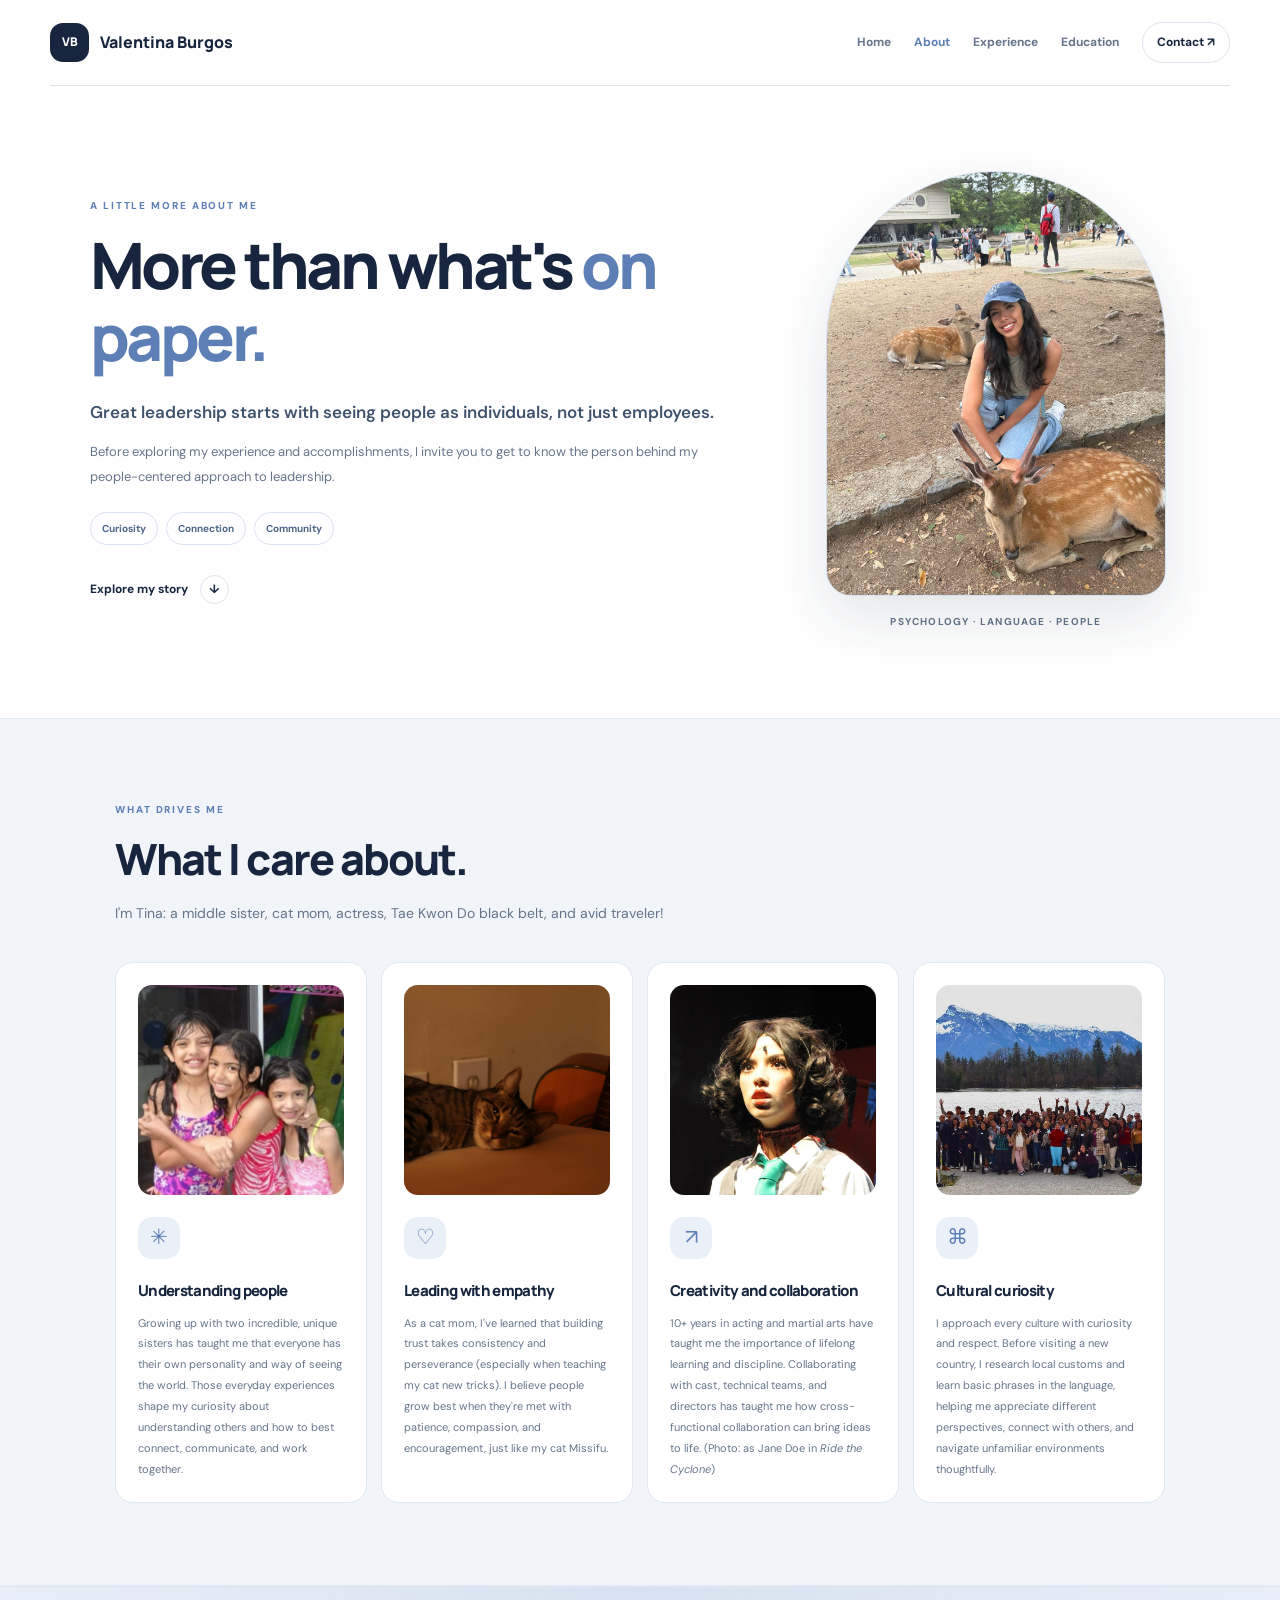
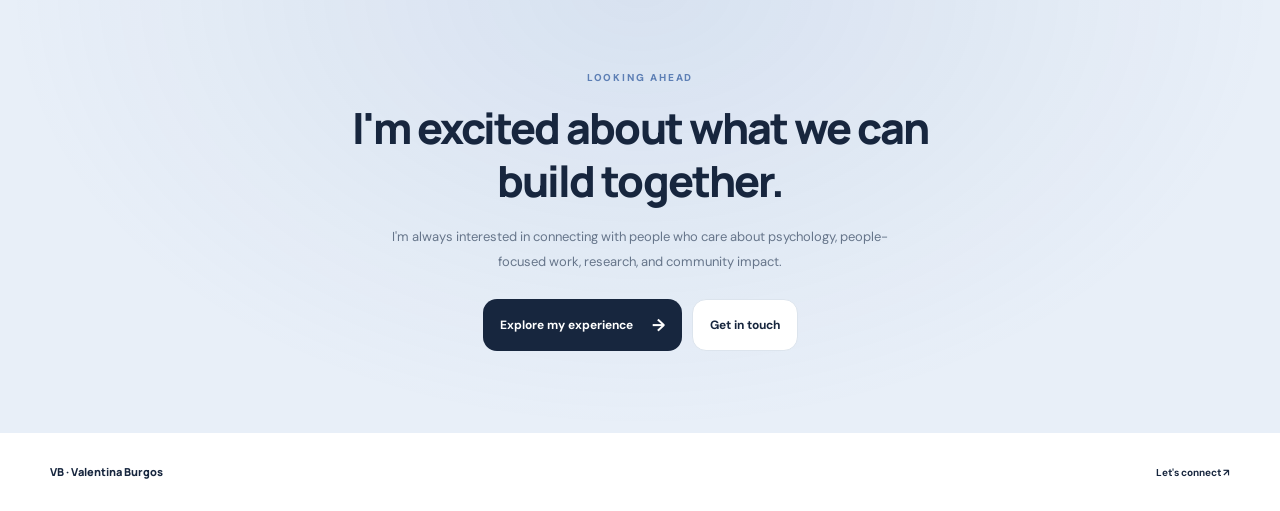
==== about.html @ b85edcfa "Remove number prefix from 'WHAT DRIVES ME' section" ====
<!DOCTYPE html>
<html lang="en">
<head>
  <meta charset="UTF-8">
  <meta name="viewport" content="width=device-width, initial-scale=1.0">
  <meta name="description" content="Get to know Valentina Burgos, her story, interests, values, and aspirations.">
  <title>About Me | Valentina Burgos</title>

  <link rel="preconnect" href="https://fonts.googleapis.com">
  <link rel="preconnect" href="https://fonts.gstatic.com" crossorigin>
  <link href="https://fonts.googleapis.com/css2?family=DM+Sans:wght@400;500;600;700&family=Manrope:wght@400;500;600;700;800&display=swap" rel="stylesheet">

  <link rel="stylesheet" href="styles.css">
  <link rel="stylesheet" href="experience.css">
  <link rel="stylesheet" href="about.css">
</head>

<body class="experience-page about-page">

<header class="exp-header">
  <a class="exp-brand" href="index.html">
    <span class="exp-brand-mark">VB</span>
    <span>Valentina Burgos</span>
  </a>

  <nav class="exp-nav" aria-label="Main navigation">
    <a href="index.html">Home</a>
    <a class="active" href="about.html">About</a>
    <a href="experience.html">Experience</a>
    <a href="education.html">Education</a>
    <a class="exp-contact-link" href="contact.html">Contact ↗</a>
  </nav>
</header>

<main>

  <!-- INTRO -->
  <section class="about-hero">
    <div class="about-hero-copy">
      <p class="exp-eyebrow">A LITTLE MORE ABOUT ME</p>
      <h1>More than what's <span>on paper.</span></h1>
      <p class="about-hero-intro">
          Great leadership starts with seeing people as individuals, not just
  employees. 
      </p>
      <p class="about-hero-body">
        Before exploring my experience and accomplishments, I invite you
  to get to know the person behind my people-centered approach to leadership.
      </p>

      <div class="about-hero-tags">
        <span>Curiosity</span>
        <span>Connection</span>
        <span>Community</span>
      </div>

        <a class="exp-scroll-link" href="#professional">
      Explore my story <span>↓</span>
    </a>
  </div>

    <div class="about-portrait-column">
      <div class="about-portrait-frame">
        <img
          src="assets/images/about2.jpeg"
          alt="Valentina Burgos"
          class="about-portrait"
        >
        <div class="about-portrait-placeholder">
          <span>VB</span>
          <p>about.jpeg</p>
        </div>
      </div>
      <p class="about-portrait-caption">
        Psychology · Language · People
      </p>
    </div>
  </section>
  
  <!-- VALUES -->
  <section class="about-values-section">
    <div class="about-section-inner">
      <div class="about-section-title">
        <p class="exp-eyebrow">WHAT DRIVES ME</p>
        <h2>What I care about.</h2>
        <p class="about-section-description">
         I'm Tina: a middle sister, cat mom, actress, Tae Kwon Do black belt, 
          and avid traveler! 
        </p>
      </div>

    <div class="about-values-grid">

  <article class="about-value-card">
    <img
      class="about-value-image"
      src="assets/images/ABOUT1.jpeg"
      alt="A photo representing family, connection, and understanding people"
    />
    <div class="about-value-icon">✳</div>
    <h3>Understanding people</h3>
    <p>
      Growing up with two incredible, unique sisters has taught me that everyone has
      their own personality and way of seeing the world.
      Those everyday experiences shape my curiosity about understanding others and how to best connect, communicate, and work together.
    </p>
  </article>

  <article class="about-value-card">
    <img
      class="about-value-image"
      src="assets/images/AboutMissi.jpeg"
      alt="A photo of my cat representing care, patience, and compassion"
    />
    <div class="about-value-icon">♡</div>
    <h3>Leading with empathy</h3>
    <p>
   As a cat mom, I've learned that building trust takes 
      consistency and perseverance (especially when teaching my cat new tricks). 
      I believe people grow best when they're met with patience, compassion, and 
      encouragement, just like my cat Missifu.
    </p>
  </article>

  <article class="about-value-card">
    <img
      class="about-value-image"
      src="assets/images/AboutRTC.jpeg"
      alt="A photo representing my experiences in acting and martial arts"
    />
    <div class="about-value-icon">↗</div>
    <h3>Creativity and collaboration</h3>
    <p>
      10+ years in acting and martial arts have taught me the
      importance of lifelong learning and discipline. 
      Collaborating with cast, technical teams, and directors has taught
      me how cross-functional collaboration can bring ideas to life. (Photo: as Jane Doe in <em>Ride the Cyclone</em>)
    </p>
  </article>

  <article class="about-value-card">
    <img
      class="about-value-image"
      src="assets/images/AB4.jpeg"
      alt="A travel photo representing cultural curiosity and global citizenship"
    />
    <div class="about-value-icon">⌘</div>
    <h3>Cultural curiosity</h3>
    <p>
      I approach every culture with curiosity and respect. Before visiting a new country, I research local customs and learn basic phrases in the language, helping me appreciate different perspectives, connect with others, and navigate unfamiliar environments thoughtfully.
    </p>
  </article>

      </div>
    </div>
  </section>

  <!-- CLOSING -->
  <section class="about-closing">
    <p class="exp-eyebrow">LOOKING AHEAD</p>
    <h2>I'm excited about what we can build together.</h2>
    <p>
      I'm always interested in connecting with people who care about
      psychology, people-focused work, research, and community impact.
    </p>
    <div class="about-closing-actions">
      <a class="about-primary-button" href="experience.html">
        Explore my experience <span>→</span>
      </a>
      <a class="about-secondary-button" href="contact.html">
        Get in touch
      </a>
    </div>
  </section>

</main>

<footer class="exp-footer">
  <a class="exp-footer-brand" href="index.html">VB · Valentina Burgos</a>
  <span></span>
  <a href="mailto:valentinanburgos@gmail.com">Let's connect ↗</a>
</footer>

</body>
</html>
---- styles.css ----
:root {
  --navy: #10243a; --navy-2: #183650; --teal: #398c91; --teal-light: #a8d9d5;
  --ink: #182b3d; --muted: #627283; --paper: #ffffff; --wash: #f3f6f8;
  --line: #dfe6eb; --shadow: 0 18px 55px rgba(16,36,58,.08);
  --sans: "DM Sans", sans-serif; --display: "Manrope", sans-serif;
}
* { box-sizing: border-box; }
html { scroll-behavior: smooth; scroll-padding-top: 86px; }
body { margin: 0; color: var(--ink); background: var(--paper); font-family: var(--sans); line-height: 1.7; -webkit-font-smoothing: antialiased; }
a { color: inherit; text-decoration: none; }
button, a { -webkit-tap-highlight-color: transparent; }
.container { width: min(1120px, calc(100% - 48px)); margin-inline: auto; }
.section-pad { padding: 104px 0; }
.skip-link { position: absolute; left: -9999px; top: 12px; z-index: 100; background: white; padding: 12px; }
.skip-link:focus { left: 12px; }
.site-header { position: sticky; top: 0; z-index: 50; background: rgba(255,255,255,.94); backdrop-filter: blur(14px); border-bottom: 1px solid rgba(223,230,235,.8); }
.nav-wrap { display: flex; align-items: center; justify-content: space-between; min-height: 76px; gap: 24px; }
.brand { display: inline-flex; align-items: center; gap: 11px; font-family: var(--display); font-weight: 800; font-size: 14px; letter-spacing: -.03em; white-space: nowrap; }
.brand-mark { display: grid; place-items: center; width: 34px; height: 34px; color: white; background: var(--navy); border-radius: 10px; font-size: 17px; }
.muted { color: var(--teal); }
.site-nav { display: flex; align-items: center; gap: 28px; font-size: 12px; font-weight: 700; color: #526477; }
.site-nav a { transition: color .2s; }
.site-nav a:hover, .site-nav a:focus-visible { color: var(--teal); }
.site-nav .nav-cta { color: white; background: var(--navy); border-radius: 7px; padding: 10px 16px; }
.menu-toggle { display: none; border: 0; background: none; padding: 8px; }
.menu-toggle span { display: block; width: 22px; height: 2px; background: var(--navy); margin: 5px; }
.hero { position: relative; overflow: hidden; color: white; background: var(--navy); padding-top: 92px; padding-bottom: 42px; }
.hero::before { content: ""; position: absolute; inset: 0; opacity: .12; background-image: linear-gradient(rgba(255,255,255,.12) 1px, transparent 1px), linear-gradient(90deg, rgba(255,255,255,.12) 1px, transparent 1px); background-size: 54px 54px; mask-image: linear-gradient(to right, black, transparent 85%); }
.hero-glow { position: absolute; border-radius: 50%; filter: blur(1px); pointer-events: none; }
.glow-one { width: 450px; height: 450px; background: rgba(57,140,145,.2); right: -130px; top: -180px; }
.glow-two { width: 300px; height: 300px; background: rgba(168,217,213,.08); left: 34%; bottom: -240px; }
.hero-grid { position: relative; display: grid; grid-template-columns: 1.12fr .88fr; gap: 72px; align-items: center; }
.eyebrow { margin: 0 0 18px; color: var(--teal); font-size: 10px; line-height: 1.5; font-weight: 800; letter-spacing: .17em; }
.hero .eyebrow { color: var(--teal-light); display: flex; align-items: center; gap: 11px; }
.eyebrow-line { display: inline-block; width: 26px; height: 1px; background: var(--teal-light); }
h1, h2, h3, p { margin-top: 0; }
h1, h2, h3 { font-family: var(--display); letter-spacing: -.045em; }
h1 { font-size: clamp(42px, 5vw, 66px); line-height: 1.08; margin-bottom: 24px; font-weight: 800; }
h1 span { color: var(--teal-light); }
.hero-lede { max-width: 590px; color: #d2dce5; font-size: 16px; line-height: 1.85; }
.hero-actions { display: flex; gap: 12px; flex-wrap: wrap; margin: 30px 0 35px; }
.button { display: inline-flex; gap: 18px; align-items: center; justify-content: center; padding: 13px 18px; border-radius: 7px; font-size: 12px; font-weight: 800; transition: transform .2s, background .2s; }
.button:hover { transform: translateY(-2px); }
.button-primary { background: var(--teal-light); color: var(--navy); }
.button-ghost { border: 1px solid #62788c; color: white; }
.hero-meta { display: flex; flex-wrap: wrap; gap: 10px 20px; color: #a9bac9; font-size: 10px; }
.status-dot { display: inline-block; width: 6px; height: 6px; border-radius: 50%; background: #79cbbd; margin-right: 7px; vertical-align: 1px; }
.hero-card { background: rgba(255,255,255,.06); border: 1px solid rgba(255,255,255,.15); border-radius: 16px; padding: 25px; box-shadow: 0 24px 80px rgba(0,0,0,.12); }
.card-topline { display: flex; justify-content: space-between; align-items: center; padding-bottom: 20px; border-bottom: 1px solid rgba(255,255,255,.14); color: #aabac9; font-size: 9px; letter-spacing: .14em; font-weight: 800; }
.spark { color: var(--teal-light); font-size: 22px; }
.snapshot-item { display: flex; align-items: flex-start; gap: 14px; padding: 20px 0; border-bottom: 1px solid rgba(255,255,255,.1); }
.snapshot-icon { display: grid; place-items: center; flex: 0 0 36px; height: 36px; color: var(--teal-light); background: rgba(168,217,213,.1); border-radius: 9px; font-size: 10px; font-weight: 800; }
.snapshot-item strong { font-size: 13px; }
.snapshot-item p { margin: 4px 0 0; color: #aebdca; font-size: 11px; line-height: 1.6; }
.snapshot-footer { display: flex; justify-content: space-between; gap: 8px; padding-top: 18px; color: #9cafbe; font-size: 8px; letter-spacing: .1em; font-weight: 800; }
.snapshot-footer span:nth-child(2) { color: var(--teal-light); }
.scroll-cue { position: relative; display: flex; align-items: center; gap: 10px; margin-top: 75px; color: #8da2b3; font-size: 10px; }
.scroll-cue span { width: 22px; height: 1px; background: var(--teal-light); }
.metrics-band { background: #eaf2f3; border-bottom: 1px solid #dce8e9; }
.metrics-grid { display: grid; grid-template-columns: repeat(4, 1fr); padding-top: 28px; padding-bottom: 28px; }
.metric { padding: 4px 25px; border-right: 1px solid #d0e0e2; display: flex; flex-direction: column; gap: 4px; }
.metric:first-child { padding-left: 0; }
.metric:last-child { border: 0; }
.metric strong { font-family: var(--display); font-size: 30px; letter-spacing: -.05em; color: var(--navy); line-height: 1.3; }
.metric span { max-width: 190px; color: #5d6f7d; font-size: 10px; line-height: 1.5; }
.intro-grid { display: grid; grid-template-columns: .85fr 1.15fr; gap: 90px; }
h2 { font-size: clamp(30px, 3.6vw, 43px); line-height: 1.18; margin-bottom: 0; }
.intro-text { color: #596b7b; font-size: 14px; }
.intro-text p { margin-bottom: 18px; }
.interest-tags, .feature-tags, .tag-cloud { display: flex; flex-wrap: wrap; gap: 8px; }
.interest-tags { margin-top: 25px; }
.interest-tags span, .feature-tags span, .tag-cloud span { border: 1px solid var(--line); border-radius: 5px; padding: 7px 10px; color: #4d6374; font-size: 10px; font-weight: 600; }
.section-tint { background: var(--wash); }
.section-heading { display: flex; align-items: end; justify-content: space-between; gap: 45px; margin-bottom: 45px; }
.section-heading h2 { margin: 0; }
.section-heading > p { max-width: 390px; margin: 0 0 4px; color: var(--muted); font-size: 12px; }
.timeline { position: relative; display: flex; flex-direction: column; gap: 16px; }
.timeline-card { display: grid; grid-template-columns: 170px 1fr; gap: 28px; padding: 30px; background: white; border: 1px solid #e4e9ed; border-radius: 12px; box-shadow: 0 5px 20px rgba(16,36,58,.025); }
.timeline-date { color: var(--teal); font-size: 9px; font-weight: 800; letter-spacing: .09em; padding-top: 5px; }
.entry-heading { display: flex; align-items: flex-start; justify-content: space-between; gap: 20px; }
h3 { font-size: 20px; line-height: 1.3; margin-bottom: 5px; }
.organization { margin: 0 0 17px; color: #6d7c8a; font-size: 11px; }
.entry-type { flex-shrink: 0; padding: 5px 8px; background: #edf6f5; color: #2c797c; border-radius: 4px; font-size: 8px; font-weight: 800; letter-spacing: .07em; }
.timeline-main ul { padding-left: 17px; margin: 0 0 18px; color: #586979; font-size: 12px; }
.timeline-main li { padding-left: 4px; margin-bottom: 7px; }
.timeline-main li::marker { color: var(--teal); }
.skill-line { padding-top: 14px; border-top: 1px solid #edf0f2; color: #70808e; font-size: 10px; }
.skill-line b { color: var(--navy); }
.feature-grid { display: grid; grid-template-columns: repeat(3, 1fr); gap: 18px; }
.feature-card { position: relative; overflow: hidden; padding: 28px; min-height: 330px; border: 1px solid var(--line); border-radius: 12px; background: white; }
.feature-card.feature-dark { background: var(--navy); color: white; border-color: var(--navy); }
.feature-number { color: var(--teal); font-family: var(--display); font-weight: 800; font-size: 13px; margin-bottom: 27px; }
.feature-dark .feature-number { color: var(--teal-light); }
.card-kicker { margin-bottom: 12px; color: var(--teal); font-size: 9px; font-weight: 800; letter-spacing: .13em; }
.feature-dark .card-kicker { color: var(--teal-light); }
.feature-card h3 { font-size: 21px; margin-bottom: 8px; }
.feature-role { color: #9bb3c4; font-size: 10px; }
.feature-card > p:not(.card-kicker):not(.feature-role) { color: #647483; font-size: 12px; }
.feature-dark > p:not(.card-kicker):not(.feature-role) { color: #c3d0db; }
.feature-tags { margin-top: 18px; }
.feature-tags span { font-size: 9px; padding: 5px 7px; }
.feature-dark .feature-tags span { color: #d4e2ea; border-color: #41586b; }
.feature-date { display: block; margin-top: 24px; color: #a3b8c7; font-size: 9px; letter-spacing: .1em; font-weight: 700; }
.education-grid { display: grid; grid-template-columns: 1fr 1fr; gap: 18px; }
.education-card { padding: 28px; border: 1px solid var(--line); border-radius: 12px; background: white; }
.education-card.current { border-top: 3px solid var(--teal); }
.edu-top { display: flex; justify-content: space-between; align-items: center; margin-bottom: 24px; }
.edu-label { color: var(--teal); font-size: 9px; font-weight: 800; letter-spacing: .12em; }
.edu-icon { display: grid; place-items: center; width: 38px; height: 38px; border-radius: 10px; background: var(--wash); color: var(--navy); font-family: var(--display); font-size: 12px; font-weight: 800; }
.education-card h3 { font-size: 20px; }
.degree { margin: 12px 0 3px; color: var(--navy); font-size: 13px; font-weight: 700; }
.degree-sub { color: #697b8a; font-size: 11px; min-height: 24px; }
.edu-bottom { display: flex; flex-wrap: wrap; justify-content: space-between; gap: 8px; border-top: 1px solid var(--line); margin-top: 25px; padding-top: 15px; color: #72818e; font-size: 10px; }
.edu-bottom strong { color: var(--navy); }
.global-panel { display: flex; justify-content: space-between; align-items: center; gap: 30px; margin-top: 20px; padding: 30px; border-radius: 12px; background: var(--navy); color: white; }
.global-panel .eyebrow { color: var(--teal-light); }
.global-panel h3 { font-size: 21px; }
.global-panel p:not(.eyebrow) { margin: 0; color: #b7c6d2; font-size: 11px; }
.country-list { display: flex; flex-wrap: wrap; gap: 8px; max-width: 320px; }
.country-list span { padding: 8px 11px; border: 1px solid #40566a; border-radius: 5px; color: #e0e8ee; font-size: 10px; }
.skills-grid { display: grid; grid-template-columns: 1fr 1fr; gap: 16px; }
.skill-card { padding: 25px; border: 1px solid var(--line); border-radius: 12px; }
.skill-symbol { display: grid; place-items: center; width: 34px; height: 34px; margin-bottom: 16px; border-radius: 9px; background: #eaf3f3; color: var(--teal); font-size: 17px; }
.skill-card h3 { font-size: 16px; margin-bottom: 17px; }
.tag-cloud span { background: #fafbfc; font-size: 10px; }
.language-row { display: flex; justify-content: space-between; gap: 12px; padding: 10px 0; border-bottom: 1px solid #edf0f2; font-size: 11px; }
.language-row:last-child { border-bottom: 0; }
.language-row > span:first-child { font-weight: 700; }
.language-level { color: #71818f; text-align: right; }
.cert-panel { display: grid; grid-template-columns: .75fr 1.25fr; gap: 35px; padding: 30px; margin-top: 18px; background: var(--wash); border-radius: 12px; }
.cert-panel h3 { margin: 0; }
.cert-list { display: grid; grid-template-columns: 1fr 1fr; gap: 9px; }
.cert-list span { padding: 11px 12px; background: white; border: 1px solid #e2e8ec; border-radius: 6px; color: #536777; font-size: 10px; }
.cert-note { grid-column: 2; margin: -18px 0 0; color: #71818f; font-size: 10px; }
.awards-block { margin-top: 65px; }
.awards-heading { display: flex; align-items: end; justify-content: space-between; margin-bottom: 20px; }
.awards-heading h3 { font-size: 25px; margin: 0; }
.award-list { display: grid; grid-template-columns: 1fr 1fr; gap: 0 35px; border-top: 1px solid var(--line); }
.award { display: flex; align-items: flex-start; gap: 13px; padding: 18px 0; border-bottom: 1px solid var(--line); }
.award-star { color: var(--teal); font-size: 16px; }
.award div { display: flex; flex-direction: column; gap: 4px; }
.award strong { font-size: 11px; line-height: 1.5; }
.award div span { color: #778694; font-size: 10px; }
.contact-section { background: var(--navy); color: white; }
.contact-grid { display: grid; grid-template-columns: 1fr .72fr; gap: 90px; align-items: center; }
.contact-section .eyebrow { color: var(--teal-light); }
.contact-section h2 { max-width: 540px; font-size: clamp(32px, 4vw, 46px); }
.contact-lede { max-width: 470px; margin-top: 22px; color: #b7c6d2; font-size: 13px; }
.contact-card { padding: 28px; border: 1px solid #40566a; border-radius: 12px; background: rgba(255,255,255,.04); }
.contact-card h3 { font-size: 23px; }
.contact-card > p:not(.card-kicker) { color: #b7c6d2; font-size: 11px; }
.contact-link { display: flex; justify-content: space-between; gap: 15px; padding: 15px 0; border-bottom: 1px solid #344b60; font-size: 12px; font-weight: 700; }
.contact-link:last-child { border: 0; }
.contact-link > span:last-child { color: var(--teal-light); }
.contact-link small { display: block; color: #9eb0bf; font-weight: 400; font-size: 9px; }
.site-footer { padding: 28px 0 18px; background: #0b1b2c; color: #9cafbe; }
.footer-inner { display: flex; align-items: center; justify-content: space-between; gap: 20px; font-size: 10px; }
.footer-brand { color: white; font-size: 12px; }
.footer-brand .brand-mark { background: #254156; }
.back-top { color: #d7e3eb; }
.footer-small { margin-top: 20px; padding-top: 15px; border-top: 1px solid #263b4e; font-size: 9px; }
:focus-visible { outline: 3px solid #5fc0bb; outline-offset: 3px; }
@media (max-width: 900px) {
  .hero-grid { gap: 35px; grid-template-columns: 1fr  .85fr; }
  .intro-grid { gap: 45px; }
  .site-nav { gap: 16px; }
  .timeline-card { grid-template-columns: 130px 1fr; gap: 20px; }
  .contact-grid { gap: 45px; }
  .feature-card { padding: 22px; }
}
@media (max-width: 720px) {
  .container { width: min(100% - 36px, 560px); }
  .section-pad { padding: 72px 0; }
  .nav-wrap { min-height: 66px; }
  .menu-toggle { display: block; cursor: pointer; }
  .site-nav { display: none; position: absolute; left: 0; right: 0; top: 66px; padding: 18px; flex-direction: column; align-items: stretch; gap: 0; background: white; border-bottom: 1px solid var(--line); box-shadow: var(--shadow); }
  .site-nav.open { display: flex; }
  .site-nav a { padding: 12px; }
  .site-nav .nav-cta { text-align: center; margin-top: 5px; }
  .hero { padding-top: 70px; }
  .hero-grid, .intro-grid, .contact-grid { grid-template-columns: 1fr; gap: 38px; }
  h1 { font-size: clamp(42px, 12vw, 60px); }
  .hero-card { max-width: 520px; }
  .scroll-cue { margin-top: 48px; }
  .metrics-grid { grid-template-columns: 1fr 1fr; row-gap: 22px; }
  .metric { padding: 4px 15px; }
  .metric:nth-child(2) { border-right: 0; }
  .metric:nth-child(3) { padding-left: 0; }
  .section-heading { align-items: flex-start; flex-direction: column; gap: 15px; margin-bottom: 30px; }
  .timeline-card { grid-template-columns: 1fr; gap: 12px; padding: 22px; }
  .entry-heading { flex-direction: column; gap: 8px; }
  .feature-grid, .education-grid, .skills-grid { grid-template-columns: 1fr; }
  .feature-card { min-height: auto; }
  .global-panel { align-items: flex-start; flex-direction: column; }
  .cert-panel { grid-template-columns: 1fr; gap: 22px; padding: 23px; }
  .cert-list { grid-template-columns: 1fr; }
  .cert-note { grid-column: auto; margin: -8px 0 0; }
  .awards-block { margin-top: 45px; }
  .awards-heading { align-items: flex-start; flex-direction: column; gap: 8px; }
  .award-list { grid-template-columns: 1fr; }
  .contact-grid { gap: 30px; }
  .footer-inner { align-items: flex-start; flex-direction: column; gap: 12px; }
}
@media (prefers-reduced-motion: reduce) {
  html { scroll-behavior: auto; }
  *, *::before, *::after { transition-duration: .01ms !important; animation-duration: .01ms !important; }
}
.country-list {
  display: flex;
  flex-wrap: wrap;
  gap: 12px;
}

.country-button {
  display: inline-block;
  padding: 10px 18px;
  border: 1px solid currentColor;
  border-radius: 999px;
  text-decoration: none;
  color: inherit;
  transition: background-color 0.2s ease,
              color 0.2s ease;
}

.country-button:hover {
  background-color: #1f2937;
  color: #ffffff;
}

.country-section {
  padding: 60px 0;
  scroll-margin-top: 90px;
}

/* =========================================
   NEW HOMEPAGE
   ========================================= */

.home-page {
  min-height: 100vh;
  display: flex;
  flex-direction: column;
  background:
    radial-gradient(ellipse at 50% 35%, rgba(82, 127, 181, 0.09), transparent 52%),
    var(--wash, #f3f6f8);
  color: var(--ink, #182b3d);
}

.home-header {
  width: min(1160px, calc(100% - 48px));
  margin: 0 auto;
  min-height: 88px;
  display: flex;
  align-items: center;
  justify-content: space-between;
  gap: 28px;
  border-bottom: 1px solid rgba(16, 36, 58, 0.09);
}

.home-brand {
  display: inline-flex;
  align-items: center;
  gap: 11px;
  color: var(--navy, #10243a);
  text-decoration: none;
  font-family: var(--display, "Manrope", sans-serif);
  font-size: 15px;
  font-weight: 800;
  white-space: nowrap;
}

.home-brand-mark {
  width: 39px;
  height: 39px;
  display: grid;
  place-items: center;
  border-radius: 13px;
  background: var(--navy, #10243a);
  color: #fff;
  font-size: 12px;
  letter-spacing: 0.04em;
}

.home-nav {
  display: flex;
  align-items: center;
  justify-content: flex-end;
  gap: clamp(14px, 2.2vw, 30px);
}

.home-nav a {
  color: var(--muted, #627283);
  text-decoration: none;
  font-size: 12px;
  font-weight: 600;
  transition: color 180ms ease;
}

.home-nav a:hover {
  color: #527fb5;
}

.home-nav .home-nav-contact {
  display: inline-flex;
  align-items: center;
  gap: 9px;
  padding: 11px 16px;
  border: 1px solid var(--line, #dfe6eb);
  border-radius: 999px;
  color: var(--navy, #10243a);
  background: rgba(255, 255, 255, 0.65);
}

.home-main {
  flex: 1;
  display: grid;
  place-items: center;
  padding: 62px 24px 56px;
}

.home-hero {
  width: min(760px, 100%);
  display: flex;
  flex-direction: column;
  align-items: center;
  text-align: center;
}

.home-photo-wrap {
  width: 116px;
  height: 116px;
  padding: 5px;
  margin-bottom: 25px;
  border: 1px solid rgba(82, 127, 181, 0.3);
  border-radius: 50%;
  background: #fff;
  box-shadow: 0 10px 35px rgba(16, 36, 58, 0.1);
}


.home-headshot {
  display: block;
  width: 100%;
  height: 100%;
  border-radius: 50%;
  object-fit: cover;
  object-position: center 15%;
  transform: scale(1.1);
  background: #dce8f6;
}



.home-eyebrow {
  margin: 0 0 17px;
  color: #527fb5;
  font-size: 10px;
  font-weight: 800;
  letter-spacing: 0.2em;
  line-height: 1.8;
}

.home-hero h1 {
  max-width: 720px;
  margin: 0;
  color: var(--navy, #10243a);
  font-family: var(--display, "Manrope", sans-serif);
  font-size: clamp(34px, 5.2vw, 57px);
  font-weight: 800;
  letter-spacing: -0.055em;
  line-height: 1.16;
}

.home-hero h1 span {
  color: #527fb5;
}

.home-intro {
  max-width: 590px;
  margin: 23px 0 30px;
  color: var(--muted, #627283);
  font-size: 15px;
  line-height: 1.9;
}

.home-buttons {
  width: min(100%, 410px);
  display: flex;
  flex-direction: column;
  gap: 11px;
}

.home-button {
  min-height: 59px;
  display: grid;
  grid-template-columns: 34px 1fr 22px;
  align-items: center;
  gap: 12px;
  padding: 10px 17px;
  border: 1px solid var(--line, #dfe6eb);
  border-radius: 15px;
  background: rgba(255, 255, 255, 0.85);
  color: var(--navy, #10243a);
  text-decoration: none;
  text-align: left;
  font-size: 13px;
  font-weight: 700;
  box-shadow: 0 4px 13px rgba(16, 36, 58, 0.025);
  transition:
    transform 180ms ease,
    box-shadow 180ms ease,
    border-color 180ms ease,
    background 180ms ease;
}

.home-button:hover {
  transform: translateY(-2px);
  border-color: #b8cce3;
  background: #fff;
  box-shadow: 0 10px 24px rgba(16, 36, 58, 0.08);
}

.home-button-primary {
  border-color: var(--navy, #10243a);
  background: var(--navy, #10243a);
  color: #fff;
}

.home-button-primary:hover {
  border-color: #244b78;
  background: #183650;
}

.home-button-icon {
  width: 34px;
  height: 34px;
  display: grid;
  place-items: center;
  border-radius: 11px;
  background: #eaf0f7;
  color: #365f91;
  font-size: 17px;
}

.home-button-primary .home-button-icon {
  background: rgba(255, 255, 255, 0.13);
  color: #fff;
}

.home-button-arrow {
  justify-self: end;
  color: #6483a8;
  font-size: 17px;
  transition: transform 180ms ease;
}

.home-button-primary .home-button-arrow {
  color: #fff;
}

.home-button:hover .home-button-arrow {
  transform: translateX(3px);
}

.home-bottom-note {
  display: flex;
  align-items: center;
  justify-content: center;
  gap: 9px;
  margin-top: 29px;
  color: var(--muted, #627283);
  font-size: 11px;
  letter-spacing: 0.015em;
}

.home-status-dot {
  width: 7px;
  height: 7px;
  flex: 0 0 7px;
  border-radius: 50%;
  background: #527fb5;
  box-shadow: 0 0 0 4px rgba(82, 127, 181, 0.12);
}

.home-footer {
  width: min(1160px, calc(100% - 48px));
  min-height: 65px;
  margin: 0 auto;
  display: flex;
  align-items: center;
  justify-content: space-between;
  gap: 20px;
  border-top: 1px solid rgba(16, 36, 58, 0.09);
  color: var(--muted, #627283);
  font-size: 11px;
}

.home-footer a {
  color: var(--navy, #10243a);
  text-decoration: none;
  font-weight: 700;
}

.home-footer a:hover {
  color: #527fb5;
}

@media (max-width: 760px) {
  .home-header {
    width: calc(100% - 36px);
    min-height: auto;
    padding: 18px 0;
    align-items: flex-start;
    flex-direction: column;
    gap: 18px;
  }

  .home-nav {
    width: 100%;
    justify-content: flex-start;
    flex-wrap: wrap;
    gap: 12px 19px;
  }

  .home-nav a {
    font-size: 11px;
  }

  .home-nav .home-nav-contact {
    padding: 8px 12px;
  }

  .home-main {
    padding: 48px 20px 45px;
  }

  .home-photo-wrap {
    width: 104px;
    height: 104px;
  }

  .home-intro {
    margin-top: 18px;
    font-size: 14px;
    line-height: 1.8;
  }

  .home-footer {
    width: calc(100% - 36px);
    min-height: 62px;
  }
}

@media (max-width: 380px) {
  .home-nav {
    gap: 12px;
  }

  .home-hero h1 {
    font-size: 33px;
  }

  .home-button {
    gap: 9px;
    padding: 9px 12px;
    font-size: 12px;
  }
}


/* Homepage button polish */
.home-buttons {
  width: min(100%, 440px);
  gap: 13px;
}

.home-button {
  min-height: 64px;
  grid-template-columns: 38px 1fr 22px;
  gap: 12px;
  padding: 11px 17px;
  border-radius: 18px;
  font-size: 13px;
  letter-spacing: -0.01em;
}

.home-button-icon {
  width: 38px;
  height: 38px;
  border-radius: 13px;
  font-size: 18px;
  transition: transform 180ms ease;
}

.home-button:hover .home-button-icon {
  transform: scale(1.06);
}

.home-button-primary {
  background: linear-gradient(135deg, #263f60, #527fb5);
  border-color: transparent;
  box-shadow: 0 8px 20px rgba(38, 63, 96, 0.16);
}

.home-button-primary:hover {
  background: linear-gradient(135deg, #203653, #416d9f);
  box-shadow: 0 11px 26px rgba(38, 63, 96, 0.23);
}

.home-button:not(.home-button-primary) {
  background: rgba(255, 255, 255, 0.8);
  border-color: #d6e0ec;
}

.home-button:not(.home-button-primary):hover {
  background: #fff;
  border-color: #9bb6d5;
}

.home-button-arrow {
  font-size: 19px;
}

@media (max-width: 380px) {
  .home-button {
    min-height: 60px;
    grid-template-columns: 34px 1fr 20px;
    gap: 9px;
    padding: 9px 12px;
  }

  .home-button-icon {
    width: 34px;
    height: 34px;
  }
}

/* FIX: Remove gray side columns on the About page */
html,
body.about-page {
  width: 100%;
  min-height: 100%;
  margin: 0;
  padding: 0;
  background: #ffffff;
}

body.about-page {
  overflow-x: hidden;
}

body.about-page main {
  width: 100%;
  max-width: none;
  margin: 0;
  padding: 0;
}
---- experience.css ----
/* EXPERIENCE PAGE */
.experience-page {
  --exp-navy: #17263e;
  --exp-blue: #5d7fb5;
  --exp-muted: #66758a;
  --exp-line: #dce4ed;
  --exp-paper: #ffffff;
  --exp-wash: #f3f6f9;
  margin: 0;
  background: var(--exp-wash);
  color: var(--exp-navy);
  font-family: "DM Sans", sans-serif;
  line-height: 1.7;
}

.experience-page * {
  box-sizing: border-box;
}

.experience-page a {
  transition: color 180ms ease, background 180ms ease,
    border-color 180ms ease, transform 180ms ease;
}

.exp-header {
  width: min(1180px, calc(100% - 48px));
  min-height: 86px;
  margin: 0 auto;
  display: flex;
  justify-content: space-between;
  align-items: center;
  gap: 28px;
  border-bottom: 1px solid var(--exp-line);
}

.exp-brand,
.exp-footer-brand {
  display: inline-flex;
  align-items: center;
  gap: 11px;
  text-decoration: none;
  color: var(--exp-navy);
  font-family: "Manrope", sans-serif;
  font-weight: 800;
  white-space: nowrap;
}

.exp-brand-mark {
  width: 39px;
  height: 39px;
  display: grid;
  place-items: center;
  border-radius: 13px;
  color: white;
  background: var(--exp-navy);
  font-size: 12px;
}

.exp-nav {
  display: flex;
  align-items: center;
  justify-content: flex-end;
  flex-wrap: wrap;
  gap: 12px 23px;
}

.exp-nav a {
  text-decoration: none;
  color: var(--exp-muted);
  font-size: 12px;
  font-weight: 700;
}

.exp-nav a:hover,
.exp-nav a.active {
  color: var(--exp-blue);
}

.exp-nav .exp-contact-link {
  padding: 9px 14px;
  border: 1px solid var(--exp-line);
  border-radius: 999px;
  color: var(--exp-navy);
  background: white;
}

.exp-hero {
  padding: 88px 24px 72px;
  text-align: center;
  background:
    radial-gradient(ellipse at 50% 30%, rgba(93, 127, 181, 0.13), transparent 60%);
}

.exp-eyebrow {
  margin: 0 0 14px;
  color: var(--exp-blue);
  font-size: 10px;
  font-weight: 800;
  letter-spacing: 0.19em;
  line-height: 1.8;
}

.exp-hero h1,
.exp-section-heading h2,
.exp-cta-section h2 {
  margin: 0;
  color: var(--exp-navy);
  font-family: "Manrope", sans-serif;
  font-weight: 800;
  letter-spacing: -0.045em;
  line-height: 1.2;
}

.exp-hero h1 {
  font-size: clamp(38px, 6vw, 68px);
}

.exp-hero h1 span {
  color: var(--exp-blue);
}

.exp-hero-description {
  max-width: 670px;
  margin: 24px auto 25px;
  color: var(--exp-muted);
  font-size: 15px;
  line-height: 1.9;
}

.exp-hero-tags,
.exp-feature-tags {
  display: flex;
  justify-content: center;
  flex-wrap: wrap;
  gap: 9px;
}

.exp-hero-tags span,
.exp-feature-tags span {
  padding: 7px 12px;
  border: 1px solid #d9e3ef;
  border-radius: 999px;
  background: rgba(255, 255, 255, 0.7);
  color: #4c6688;
  font-size: 10px;
  font-weight: 700;
}

.exp-scroll-link {
  display: inline-flex;
  align-items: center;
  gap: 12px;
  margin-top: 30px;
  color: var(--exp-navy);
  text-decoration: none;
  font-size: 12px;
  font-weight: 700;
}

.exp-scroll-link span {
  width: 29px;
  height: 29px;
  display: grid;
  place-items: center;
  border: 1px solid var(--exp-line);
  border-radius: 50%;
  background: white;
}

.exp-scroll-link:hover span {
  transform: translateY(3px);
}

.exp-metrics {
  display: grid;
  grid-template-columns: repeat(4, minmax(0, 1fr));
  gap: 1px;
  padding: 27px max(24px, calc((100% - 1120px) / 2));
  background: var(--exp-navy);
}

.exp-metric {
  display: flex;
  flex-direction: column;
  justify-content: center;
  gap: 6px;
  min-height: 94px;
  padding: 8px 22px;
  border-right: 1px solid rgba(255, 255, 255, 0.14);
}

.exp-metric:last-child {
  border-right: 0;
}

.exp-metric strong {
  color: white;
  font-family: "Manrope", sans-serif;
  font-size: 31px;
  font-weight: 800;
  line-height: 1.2;
}

.exp-metric span {
  max-width: 200px;
  color: #c5d2e3;
  font-size: 11px;
  line-height: 1.6;
}

.exp-section {
  width: min(1100px, calc(100% - 48px));
  margin: 0 auto;
  padding: 86px 0;
}

.exp-section-heading {
  display: grid;
  grid-template-columns: 1fr minmax(230px, 380px);
  align-items: end;
  gap: 40px;
  margin-bottom: 38px;
}

.exp-section-heading h2,
.exp-cta-section h2 {
  font-size: clamp(29px, 4vw, 43px);
}

.exp-section-heading > p {
  margin: 0 0 3px;
  color: var(--exp-muted);
  font-size: 13px;
  line-height: 1.85;
}

.exp-timeline {
  display: flex;
  flex-direction: column;
  gap: 17px;
}

.exp-card {
  display: grid;
  grid-template-columns: 165px minmax(0, 1fr);
  gap: 24px;
  padding: 28px;
  border: 1px solid var(--exp-line);
  border-radius: 20px;
  background: var(--exp-paper);
  box-shadow: 0 8px 25px rgba(23, 38, 62, 0.035);
}

.exp-date {
  padding-top: 8px;
  color: var(--exp-blue);
  font-size: 10px;
  font-weight: 800;
  letter-spacing: 0.07em;
  line-height: 1.7;
}

.exp-card-content {
  min-width: 0;
}

.exp-card-heading {
  display: flex;
  justify-content: space-between;
  align-items: flex-start;
  gap: 20px;
  margin-bottom: 16px;
}

.exp-category {
  color: var(--exp-blue);
  font-size: 9px;
  font-weight: 800;
  letter-spacing: 0.15em;
}

.exp-card h3,
.exp-feature h3 {
  margin: 6px 0;
  color: var(--exp-navy);
  font-family: "Manrope", sans-serif;
  font-size: 20px;
  font-weight: 800;
  line-height: 1.4;
  letter-spacing: -0.025em;
}

.exp-organization {
  margin: 0;
  color: var(--exp-muted);
  font-size: 12px;
}

.exp-number,
.exp-feature-number {
  color: #b3c6df;
  font-family: "Manrope", sans-serif;
  font-size: 22px;
  font-weight: 800;
}

.exp-card ul {
  margin: 0;
  padding-left: 19px;
  color: #536278;
  font-size: 12px;
  line-height: 1.9;
}

.exp-card li {
  padding-left: 3px;
  margin-bottom: 7px;
}

.exp-focus {
  display: flex;
  flex-wrap: wrap;
  align-items: center;
  gap: 7px;
  margin-top: 18px;
}

.exp-focus strong {
  margin-right: 3px;
  color: var(--exp-navy);
  font-size: 10px;
}

.exp-focus span {
  padding: 5px 9px;
  border-radius: 7px;
  background: #eff4fa;
  color: #536d90;
  font-size: 10px;
  font-weight: 600;
}

.exp-leadership-section {
  background: #eaf0f6;
  border-top: 1px solid #e1e8f0;
  border-bottom: 1px solid #e1e8f0;
}

.exp-feature-grid {
  display: grid;
  grid-template-columns: repeat(2, minmax(0, 1fr));
  gap: 18px;
}

.exp-feature {
  min-width: 0;
  padding: 24px;
  display: flex;
  flex-direction: column;
  align-items: flex-start;
  border: 1px solid var(--exp-line);
  border-radius: 20px;
  background: white;
  box-shadow: 0 8px 25px rgba(23, 38, 62, 0.035);
}

.exp-feature-dark {
  background: var(--exp-navy);
  border-color: var(--exp-navy);
  color: white;
}

.exp-feature-top {
  width: 100%;
  display: flex;
  justify-content: space-between;
  align-items: center;
  gap: 12px;
  margin-bottom: 20px;
}

.exp-feature-label {
  color: var(--exp-blue);
  font-size: 9px;
  font-weight: 800;
  letter-spacing: 0.13em;
}

.exp-feature-dark .exp-feature-label {
  color: #b9d0ef;
}

.exp-photo-placeholder {
  position: relative;
  width: 100%;
  aspect-ratio: 16 / 9;
  overflow: hidden;
  margin-bottom: 19px;
  border-radius: 13px;
  background: linear-gradient(135deg, #dce6f2, #c5d5e8);
}

.exp-photo-placeholder img {
  display: block;
  width: 100%;
  height: 100%;
  object-fit: cover;
}

.exp-photo-caption {
  position: absolute;
  right: 9px;
  bottom: 9px;
  left: 9px;
  width: fit-content;
  max-width: calc(100% - 18px);
  padding: 6px 9px;
  border-radius: 7px;
  background: rgba(23, 38, 62, 0.82);
  color: white;
  font-size: 10px;
}

/* Hide missing-photo labels and image boxes until photos are uploaded. */
.exp-photo-placeholder img:not([src]),
.exp-photo-placeholder img[src=""] {
  display: none;
}

.exp-feature h3 {
  font-size: 21px;
}

.exp-role {
  margin: 0 0 13px;
  color: var(--exp-blue);
  font-size: 11px;
  font-weight: 700;
}

.exp-feature > p:not(.exp-role) {
  margin: 0 0 13px;
  color: var(--exp-muted);
  font-size: 12px;
  line-height: 1.85;
}

.exp-feature-dark h3 {
  color: white;
}

.exp-feature-dark .exp-role {
  color: #b9d0ef;
}

.exp-feature-dark > p:not(.exp-role) {
  color: #d1dbea;
}

.exp-feature-tags {
  justify-content: flex-start;
  margin-top: auto;
  padding-top: 13px;
}

.exp-feature-dark .exp-feature-tags span {
  border-color: rgba(255, 255, 255, 0.18);
  background: rgba(255, 255, 255, 0.08);
  color: #e0e9f5;
}

.exp-feature-date {
  margin-top: 17px;
  color: #8ca0ba;
  font-size: 9px;
  font-weight: 800;
  letter-spacing: 0.12em;
}

.exp-cta-section {
  padding: 82px 24px;
  text-align: center;
  background:
    radial-gradient(ellipse at 50% 0%, rgba(93, 127, 181, 0.13), transparent 65%),
    white;
}

.exp-cta-section h2 {
  max-width: 680px;
  margin: 0 auto;
}

.exp-cta-section > p:not(.exp-eyebrow) {
  max-width: 550px;
  margin: 19px auto 25px;
  color: var(--exp-muted);
  font-size: 13px;
  line-height: 1.9;
}

.exp-cta-button {
  min-height: 52px;
  display: inline-flex;
  justify-content: center;
  align-items: center;
  gap: 25px;
  padding: 12px 19px;
  border-radius: 14px;
  background: var(--exp-navy);
  color: white;
  text-decoration: none;
  font-size: 12px;
  font-weight: 700;
}

.exp-cta-button:hover {
  background: #2c4d75;
  transform: translateY(-2px);
}

.exp-cta-button span {
  font-size: 17px;
}

.exp-footer {
  width: min(1180px, calc(100% - 48px));
  min-height: 78px;
  margin: 0 auto;
  display: flex;
  align-items: center;
  justify-content: space-between;
  flex-wrap: wrap;
  gap: 16px;
  color: var(--exp-muted);
  font-size: 10px;
}

.exp-footer-brand {
  font-size: 11px;
}

.exp-footer > a:last-child {
  color: var(--exp-navy);
  text-decoration: none;
  font-weight: 700;
}

@media (max-width: 850px) {
  .exp-header {
    align-items: flex-start;
    flex-direction: column;
    justify-content: center;
    padding: 19px 0;
    gap: 17px;
  }

  .exp-nav {
    justify-content: flex-start;
    gap: 13px 19px;
  }

  .exp-metrics {
    grid-template-columns: repeat(2, minmax(0, 1fr));
    padding: 20px 24px;
  }

  .exp-metric:nth-child(2) {
    border-right: 0;
  }

  .exp-metric:nth-child(-n+2) {
    border-bottom: 1px solid rgba(255, 255, 255, 0.14);
  }

  .exp-section-heading {
    grid-template-columns: 1fr;
    gap: 15px;
  }

  .exp-card {
    grid-template-columns: 1fr;
    gap: 10px;
  }

  .exp-date {
    padding-top: 0;
  }
}

@media (max-width: 600px) {
  .exp-header,
  .exp-footer {
    width: calc(100% - 36px);
  }

  .exp-hero {
    padding: 60px 20px 50px;
  }

  .exp-hero-description {
    font-size: 13px;
  }

  .exp-section {
    width: calc(100% - 32px);
    padding: 58px 0;
  }

  .exp-metrics {
    padding: 15px 12px;
  }

  .exp-metric {
    padding: 13px;
  }

  .exp-metric strong {
    font-size: 27px;
  }

  .exp-metric span {
    font-size: 10px;
  }

  .exp-card {
    padding: 20px;
    border-radius: 16px;
  }

  .exp-card h3 {
    font-size: 18px;
  }

  .exp-feature-grid {
    grid-template-columns: 1fr;
  }

  .exp-feature {
    padding: 20px;
  }

  .exp-cta-section {
    padding: 60px 20px;
  }

  .exp-footer {
    padding: 20px 0;
    justify-content: flex-start;
  }
}
---- about.css ----
/* ABOUT PAGE */
.about-page {
  --about-blue: #5d7fb5;
  --about-navy: #17263e;
  --about-muted: #66758a;
  --about-line: #dce4ed;
}

.about-page img {
  display: block;
  max-width: 100%;
}

.about-hero {
  width: min(1100px, calc(100% - 48px));
  margin: 0 auto;
  padding: 85px 0 88px;
  display: grid;
  grid-template-columns: minmax(0, 1.25fr) minmax(260px, 0.75fr);
  align-items: center;
  gap: 65px;
}

.about-hero-copy h1 {
  max-width: 650px;
  margin: 0;
  font-family: "Manrope", sans-serif;
  font-size: clamp(39px, 5vw, 64px);
  line-height: 1.12;
  font-weight: 800;
  letter-spacing: -0.055em;
  color: var(--about-navy);
}

.about-hero-copy h1 span {
  color: var(--about-blue);
}

.about-hero-intro {
  margin: 24px 0 12px;
  color: #40536d;
  font-size: 17px;
  font-weight: 600;
  line-height: 1.8;
}

.about-hero-body {
  margin: 0;
  color: var(--about-muted);
  font-size: 13px;
  line-height: 1.95;
}

.about-hero-tags {
  display: flex;
  flex-wrap: wrap;
  gap: 8px;
  margin-top: 22px;
}

.about-hero-tags span {
  padding: 7px 11px;
  border: 1px solid #d9e3ef;
  border-radius: 999px;
  background: white;
  color: #4c6688;
  font-size: 10px;
  font-weight: 700;
}

.about-outline-button,
.about-primary-button,
.about-secondary-button {
  min-height: 49px;
  display: inline-flex;
  align-items: center;
  justify-content: center;
  gap: 19px;
  padding: 12px 17px;
  border-radius: 14px;
  text-decoration: none;
  font-size: 12px;
  font-weight: 700;
  transition: transform 180ms ease, background 180ms ease;
}

.about-outline-button {
  margin-top: 25px;
  border: 1px solid var(--about-line);
  background: white;
  color: var(--about-navy);
}

.about-outline-button:hover,
.about-secondary-button:hover {
  background: #edf3fa;
  transform: translateY(-2px);
}

.about-outline-button span,
.about-primary-button span {
  font-size: 17px;
}

.about-portrait-column {
  display: flex;
  flex-direction: column;
  align-items: center;
}

.about-portrait-frame {
  position: relative;
  width: min(100%, 340px);
  aspect-ratio: 4 / 5;
  overflow: hidden;
  border: 1px solid #d5e0ee;
  border-radius: 170px 170px 25px 25px;
  background: linear-gradient(145deg, #dce7f4, #edf2f8);
  box-shadow: 0 22px 60px rgba(23, 38, 62, 0.12);
}

.about-portrait {
  position: relative;
  z-index: 1;
  width: 100%;
  height: 100%;
  object-fit: cover;
  object-position: center 20%;
}

.about-portrait-placeholder {
  position: absolute;
  inset: 0;
  display: flex;
  flex-direction: column;
  justify-content: center;
  align-items: center;
  gap: 10px;
  color: #526d91;
}

.about-portrait-placeholder span {
  width: 75px;
  height: 75px;
  display: grid;
  place-items: center;
  border-radius: 24px;
  background: rgba(255, 255, 255, 0.65);
  font-family: "Manrope", sans-serif;
  font-size: 25px;
  font-weight: 800;
}

.about-portrait-placeholder p {
  font-size: 11px;
  font-weight: 600;
}

.about-portrait-caption {
  margin: 17px 0 0;
  color: var(--about-muted);
  font-size: 10px;
  font-weight: 700;
  letter-spacing: 0.12em;
  text-align: center;
  text-transform: uppercase;
}

.about-story-section {
  padding: 80px 0;
  background: white;
  border-top: 1px solid #edf0f4;
  border-bottom: 1px solid #edf0f4;
}

.about-section-inner {
  width: min(1050px, calc(100% - 48px));
  margin: 0 auto;
}

.about-section-title {
  max-width: 710px;
  margin-bottom: 35px;
}

.about-section-title h2 {
  margin: 0;
  color: var(--about-navy);
  font-family: "Manrope", sans-serif;
  font-size: clamp(29px, 4vw, 43px);
  font-weight: 800;
  line-height: 1.22;
  letter-spacing: -0.045em;
}

.about-section-description {
  max-width: 570px;
  margin: 15px 0 0;
  color: var(--about-muted);
  font-size: 13px;
  line-height: 1.9;
}

.about-story-grid {
  display: grid;
  grid-template-columns: minmax(0, 1.25fr) minmax(250px, 0.75fr);
  align-items: start;
  gap: 55px;
}

.about-story-copy p {
  margin: 0 0 17px;
  color: #596a80;
  font-size: 13px;
  line-height: 2;
}

.about-quote-card {
  padding: 25px;
  border: 1px solid #dce5f0;
  border-radius: 20px;
  background: linear-gradient(145deg, #edf3fa, #f8fafc);
}

.about-quote-mark {
  display: block;
  color: var(--about-blue);
  font-family: Georgia, serif;
  font-size: 52px;
  line-height: 0.9;
}

.about-quote-card blockquote {
  margin: 15px 0 24px;
  color: var(--about-navy);
  font-family: "Manrope", sans-serif;
  font-size: 17px;
  font-weight: 700;
  line-height: 1.7;
}

.about-quote-caption {
  color: var(--about-blue);
  font-size: 9px;
  font-weight: 800;
  letter-spacing: 0.16em;
}

.about-values-section {
  padding: 82px 0;
  background: #f1f5f9;
}

.about-values-grid {
  display: grid;
  grid-template-columns: repeat(4, minmax(0, 1fr));
  gap: 14px;
}

.about-value-card {
  min-height: 220px;
  padding: 22px;
  border: 1px solid #e0e7ef;
  border-radius: 18px;
  background: white;
  transition: transform 180ms ease, box-shadow 180ms ease;
}

.about-value-card:hover,
.about-personal-card:hover {
  transform: translateY(-3px);
  box-shadow: 0 13px 30px rgba(23, 38, 62, 0.07);
}

.about-value-icon {
  width: 42px;
  height: 42px;
  display: grid;
  place-items: center;
  margin-bottom: 21px;
  border-radius: 14px;
  background: #eaf0f8;
  color: var(--about-blue);
  font-size: 21px;
}

.about-value-card h3,
.about-interest-item h3,
.about-personal-content h3 {
  margin: 0 0 10px;
  color: var(--about-navy);
  font-family: "Manrope", sans-serif;
  font-size: 15px;
  font-weight: 800;
  line-height: 1.5;
}

.about-value-card p,
.about-interest-item p,
.about-personal-content p {
  margin: 0;
  color: var(--about-muted);
  font-size: 11px;
  line-height: 1.9;
}

.about-interests-section {
  padding: 82px 0;
  background: white;
}

.about-interest-layout {
  display: grid;
  grid-template-columns: minmax(0, 1fr) minmax(280px, 0.85fr);
  gap: 45px;
  align-items: stretch;
}

.about-interest-list {
  display: flex;
  flex-direction: column;
}

.about-interest-item {
  display: grid;
  grid-template-columns: 40px minmax(0, 1fr);
  gap: 15px;
  padding: 22px 0;
  border-bottom: 1px solid #e6ebf1;
}

.about-interest-index {
  color: var(--about-blue);
  font-family: "Manrope", sans-serif;
  font-size: 12px;
  font-weight: 800;
}

.about-interest-item h3 {
  font-size: 16px;
}

.about-interest-photo {
  position: relative;
  min-height: 350px;
  overflow: hidden;
  border-radius: 22px;
  background: linear-gradient(145deg, #dce7f4, #bacce2);
}

.about-interest-photo > img {
  width: 100%;
  height: 100%;
  min-height: 350px;
  position: absolute;
  inset: 0;
  object-fit: cover;
}

.about-interest-photo-overlay {
  position: absolute;
  right: 13px;
  bottom: 13px;
  left: 13px;
  padding: 19px;
  border: 1px solid rgba(255, 255, 255, 0.25);
  border-radius: 15px;
  background: rgba(23, 38, 62, 0.82);
  color: white;
  backdrop-filter: blur(8px);
}

.about-interest-photo-overlay span {
  color: #c5d7f0;
  font-size: 9px;
  font-weight: 800;
  letter-spacing: 0.15em;
}

.about-interest-photo-overlay p {
  margin: 7px 0 0;
  font-family: "Manrope", sans-serif;
  font-size: 17px;
  font-weight: 700;
}

.about-personal-section {
  padding: 82px 0;
  background: #edf2f7;
}

.about-personal-grid {
  display: grid;
  grid-template-columns: repeat(3, minmax(0, 1fr));
  gap: 17px;
}

.about-personal-card {
  overflow: hidden;
  border: 1px solid #dce4ed;
  border-radius: 18px;
  background: white;
  transition: transform 180ms ease, box-shadow 180ms ease;
}

.about-personal-photo {
  height: 190px;
  overflow: hidden;
  background: linear-gradient(135deg, #dce7f4, #c7d6e8);
}

.about-personal-photo img {
  width: 100%;
  height: 100%;
  object-fit: cover;
}

.about-personal-content {
  padding: 21px;
}

.about-personal-content > span {
  display: block;
  margin-bottom: 10px;
  color: var(--about-blue);
  font-size: 9px;
  font-weight: 800;
  letter-spacing: 0.12em;
}

.about-personal-content h3 {
  font-size: 16px;
}

.about-closing {
  padding: 82px 24px;
  text-align: center;
  background:
    radial-gradient(
      ellipse at 50% 0%,
      rgba(93, 127, 181, 0.12),
      transparent 70%
    ),
    #e8eff8;
  border-top: 1px solid #dce5f0;
}

.about-closing h2 {
  max-width: 650px;
  margin: 0 auto;
  color: var(--about-navy);
  font-family: "Manrope", sans-serif;
  font-size: clamp(29px, 4vw, 43px);
  font-weight: 800;
  line-height: 1.25;
  letter-spacing: -0.045em;
}

.about-closing > p:not(.exp-eyebrow) {
  max-width: 540px;
  margin: 17px auto 24px;
  color: var(--about-muted);
  font-size: 13px;
  line-height: 1.9;
}

.about-closing-actions {
  display: flex;
  justify-content: center;
  flex-wrap: wrap;
  gap: 10px;
}

.about-primary-button {
  background: var(--about-navy);
  color: white;
}

.about-primary-button:hover {
  background: #2c4d75;
  transform: translateY(-2px);
}

.about-secondary-button {
  border: 1px solid var(--about-line);
  background: white;
  color: var(--about-navy);
}

@media (max-width: 900px) {
  .about-hero {
    gap: 32px;
  }

  .about-values-grid {
    grid-template-columns: repeat(2, minmax(0, 1fr));
  }

  .about-story-grid {
    gap: 25px;
  }

  .about-interest-layout {
    gap: 25px;
  }
}

@media (max-width: 650px) {
  .about-hero {
    width: calc(100% - 36px);
    grid-template-columns: 1fr;
    padding: 58px 0;
    gap: 35px;
  }

  .about-hero-copy h1 {
    font-size: clamp(37px, 10vw, 52px);
  }

  .about-hero-intro {
    font-size: 15px;
  }

  .about-portrait-column {
    grid-row: 1;
  }

  .about-portrait-frame {
    width: min(76%, 280px);
  }

  .about-section-inner {
    width: calc(100% - 36px);
  }

  .about-story-section,
  .about-values-section,
  .about-interests-section,
  .about-personal-section {
    padding: 59px 0;
  }

  .about-story-grid,
  .about-interest-layout {
    grid-template-columns: 1fr;
    gap: 25px;
  }

  .about-values-grid {
    grid-template-columns: 1fr 1fr;
    gap: 10px;
  }

  .about-value-card {
    min-height: 0;
    padding: 17px;
  }

  .about-interest-photo,
  .about-interest-photo > img {
    min-height: 270px;
  }

  .about-personal-grid {
    grid-template-columns: 1fr;
  }

  .about-personal-photo {
    height: 220px;
  }

  .about-closing {
    padding: 59px 20px;
  }
}

@media (max-width: 380px) {
  .about-values-grid {
    grid-template-columns: 1fr;
  }
}

/* VALUE CARD IMAGES */
.about-value-card {
  overflow: hidden;
}

.about-value-image {
  display: block;
  width: 100%;
  height: 210px;
  object-fit: cover;
  object-position: center;
  border-radius: 14px;
  margin-bottom: 22px;
}

/* Keep images balanced on smaller screens */
@media (max-width: 600px) {
  .about-value-image {
    height: 190px;
  }
}

/* SUBTLE SECTION COLOR PATTERN */
.about-hero {
  background: #ffffff;
}

.about-values-section {
  background: #f1f5f9;
  border-top: 1px solid #e5ebf3;
  border-bottom: 1px solid #e5ebf3;
}

.about-closing {
  background:
    radial-gradient(
      ellipse at 50% 0%,
      rgba(93, 127, 181, 0.12),
      transparent 70%
    ),
    #e8eff8;
  border-top: 1px solid #dce5f0;
}

/* Keep the value cards crisp against the tinted background */
.about-value-card {
  background: #ffffff;
  border-color: #e0e7ef;
}

@media (max-width: 650px) {
  .about-closing {
    padding: 59px 20px;
  }
}

.about-section-title {
  max-width: 100%;
}

.about-section-description {
  max-width: 100%;
  font-size: 14px;
  line-height: 1.9;
}

.exp-scroll-link {
  display: inline-flex;
  align-items: center;
  gap: 12px;
  margin-top: 30px;
  color: var(--exp-navy);
  text-decoration: none;
  font-size: 12px;
  font-weight: 700;
}

.exp-scroll-link span {
  width: 29px;
  height: 29px;
  display: grid;
  place-items: center;
  border: 1px solid var(--exp-line);
  border-radius: 50%;
  background: white;
}

.exp-scroll-link:hover span {
  transform: translateY(3px);
}
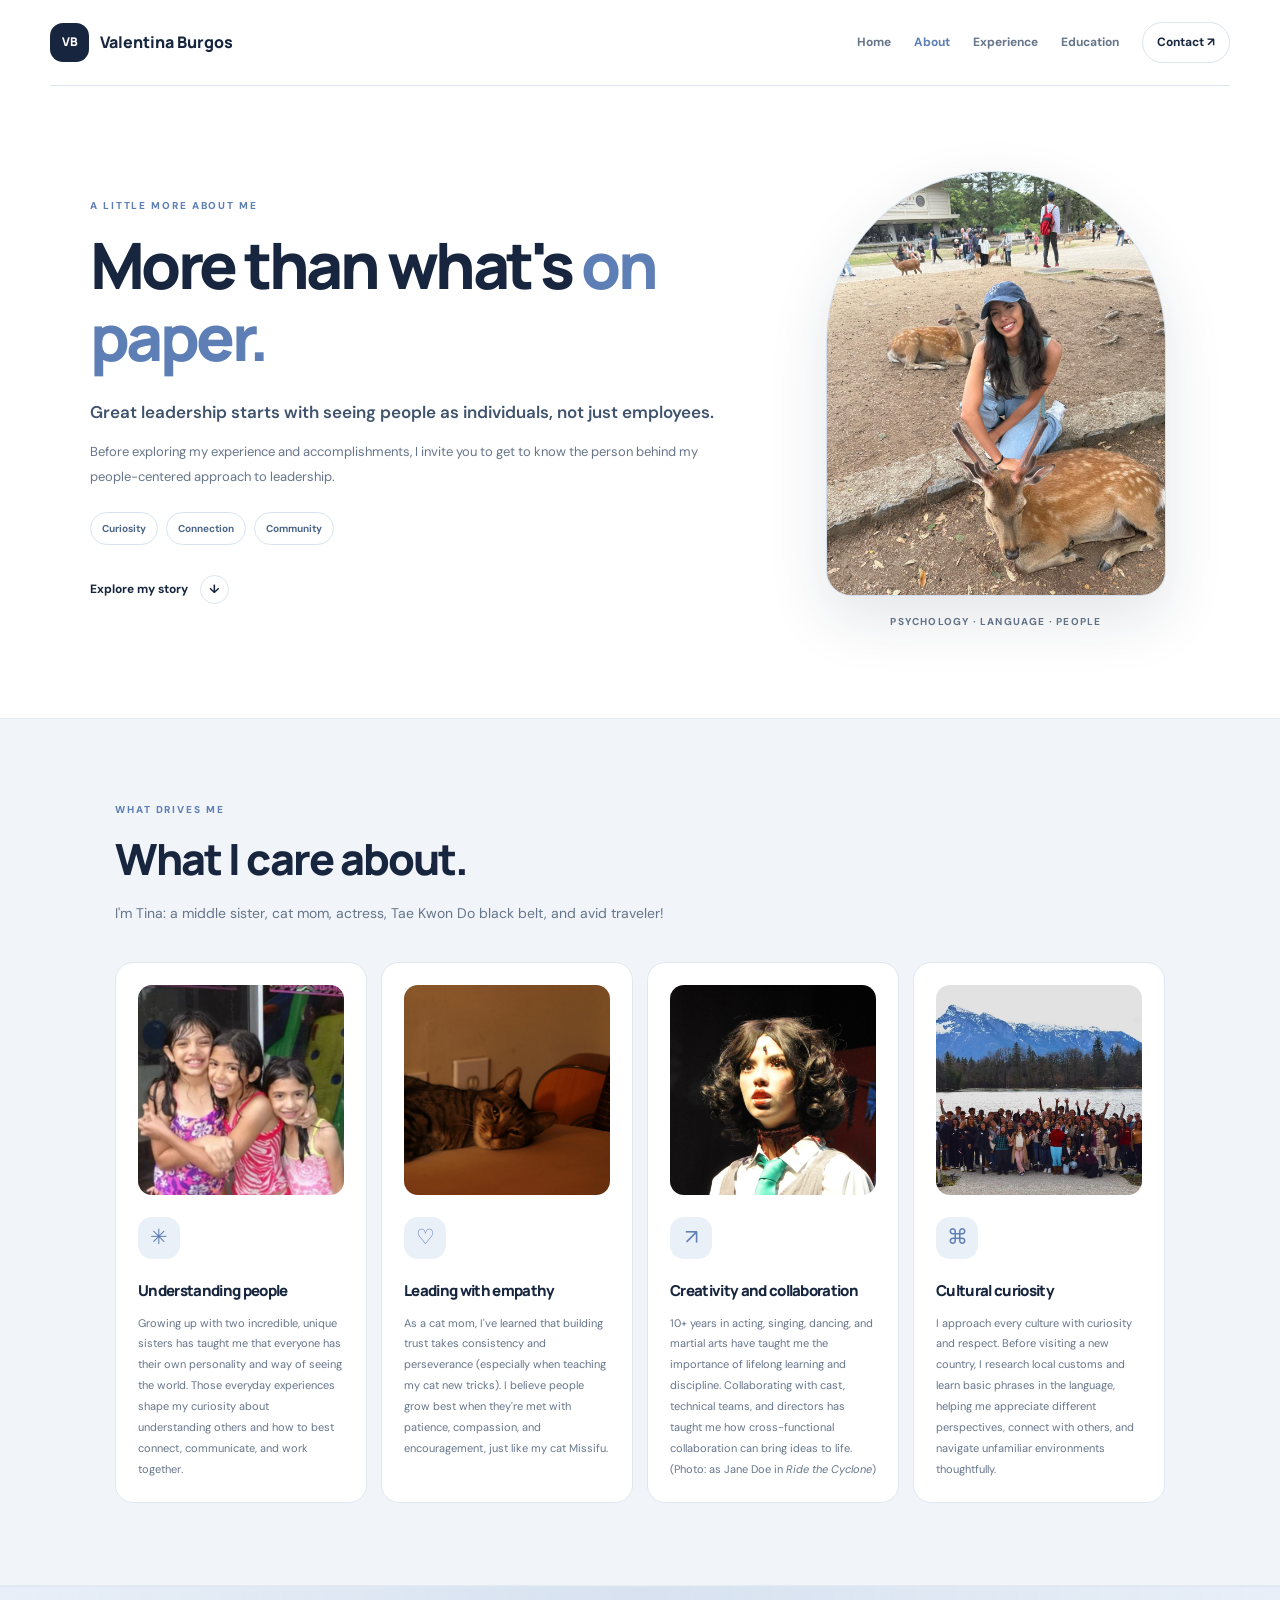
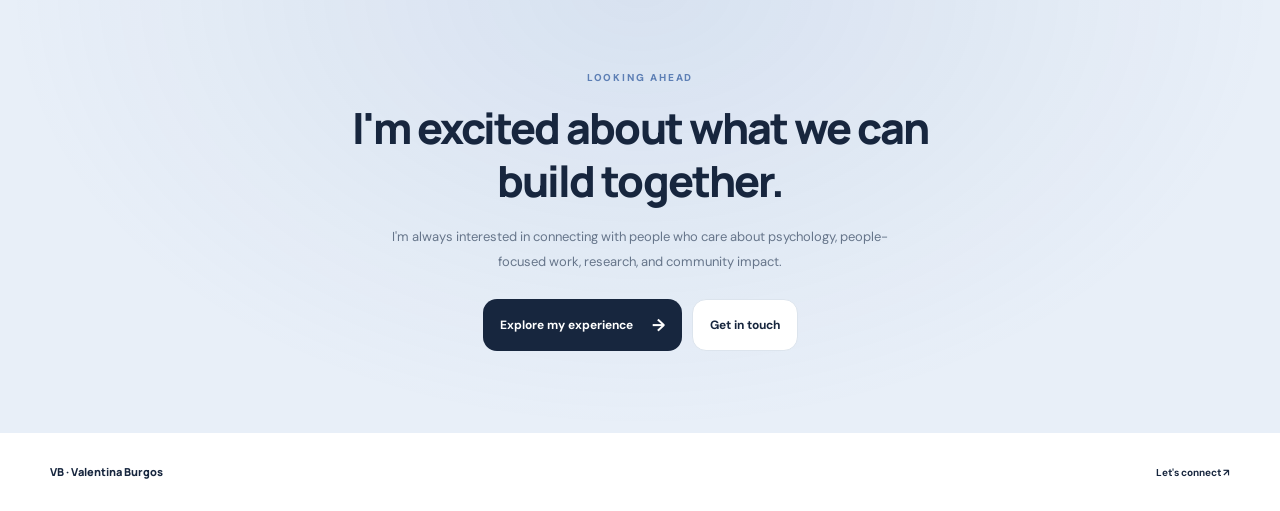
==== commit f786875c: "Update experience description in about.html" ====
--- a/about.html
+++ b/about.html
@@ -79,7 +79,7 @@
   </section>
   
   <!-- VALUES -->
-  <section class="about-values-section">
+  <section class="about-values-section" id="professional">
     <div class="about-section-inner">
       <div class="about-section-title">
         <p class="exp-eyebrow">WHAT DRIVES ME</p>
@@ -132,7 +132,7 @@
     <div class="about-value-icon">↗</div>
     <h3>Creativity and collaboration</h3>
     <p>
-      10+ years in acting and martial arts have taught me the
+      10+ years in acting, singing, dancing, and martial arts have taught me the
       importance of lifelong learning and discipline. 
       Collaborating with cast, technical teams, and directors has taught
       me how cross-functional collaboration can bring ideas to life. (Photo: as Jane Doe in <em>Ride the Cyclone</em>)
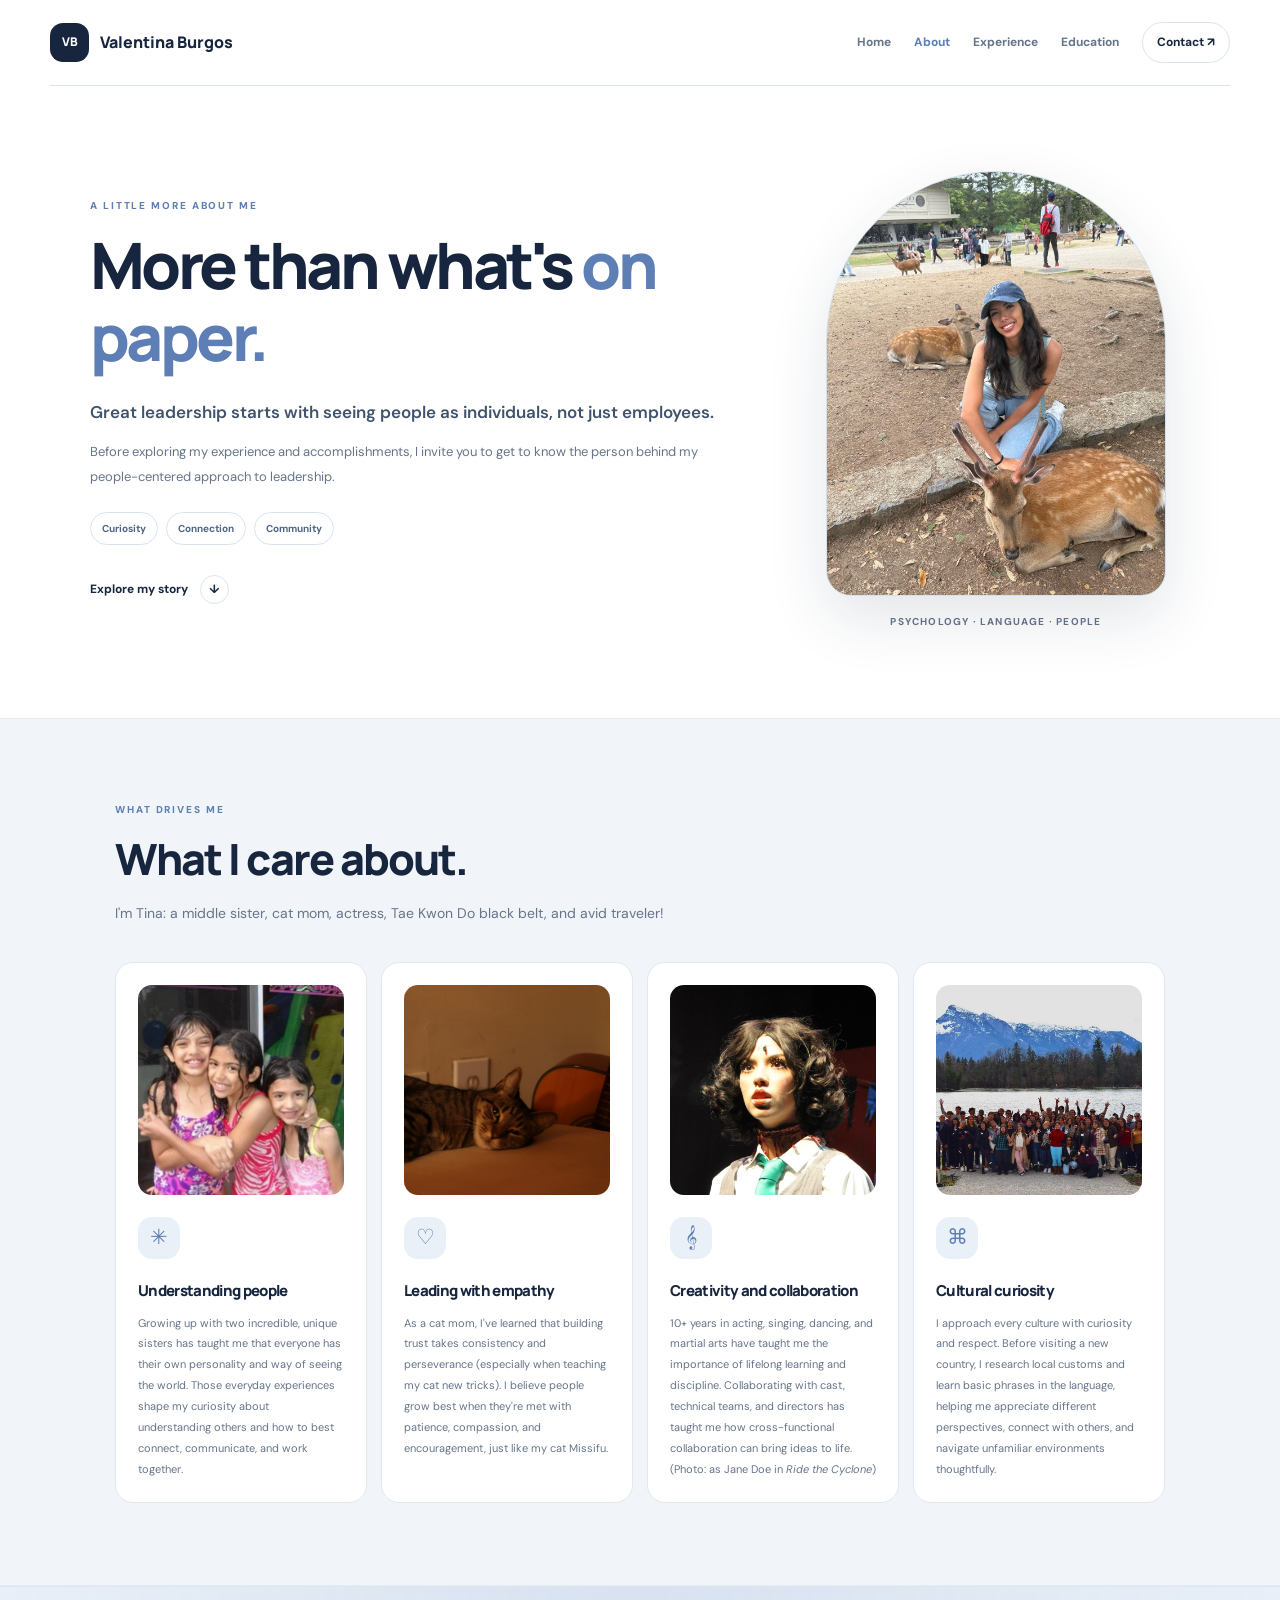
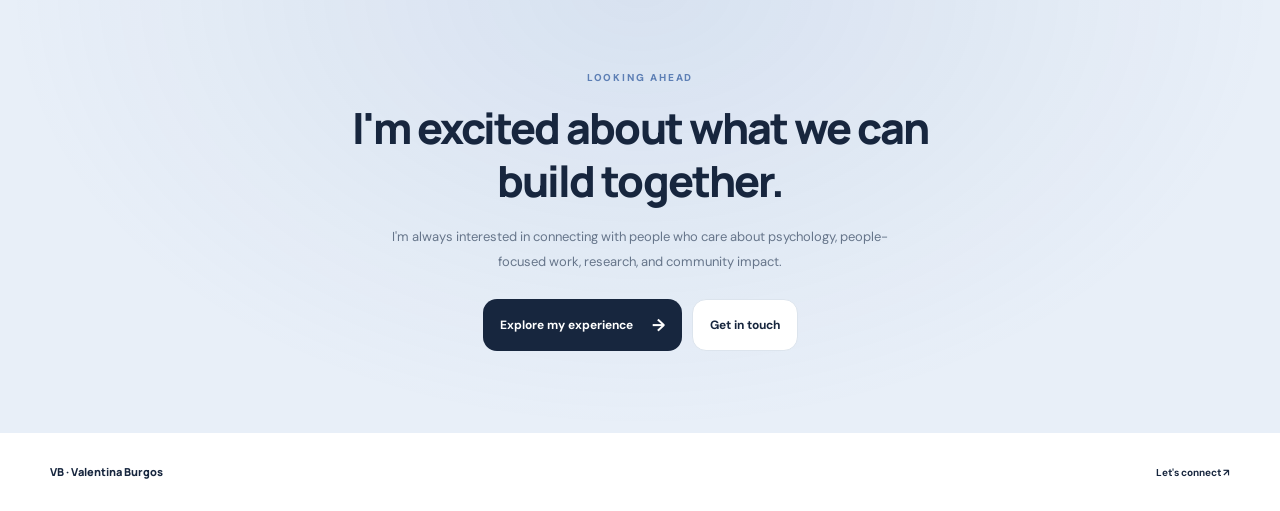
==== commit f18b862f: "Change icon in about.html to a musical symbol" ====
--- a/about.html
+++ b/about.html
@@ -79,9 +79,9 @@
   </section>
   
   <!-- VALUES -->
-  <section class="about-values-section" id="professional">
+  <section class="about-values-section">
     <div class="about-section-inner">
-      <div class="about-section-title">
+      <div class="about-section-title" id="professional">
         <p class="exp-eyebrow">WHAT DRIVES ME</p>
         <h2>What I care about.</h2>
         <p class="about-section-description">
@@ -129,7 +129,7 @@
       src="assets/images/AboutRTC.jpeg"
       alt="A photo representing my experiences in acting and martial arts"
     />
-    <div class="about-value-icon">↗</div>
+    <div class="about-value-icon">𝄞</div>
     <h3>Creativity and collaboration</h3>
     <p>
       10+ years in acting, singing, dancing, and martial arts have taught me the
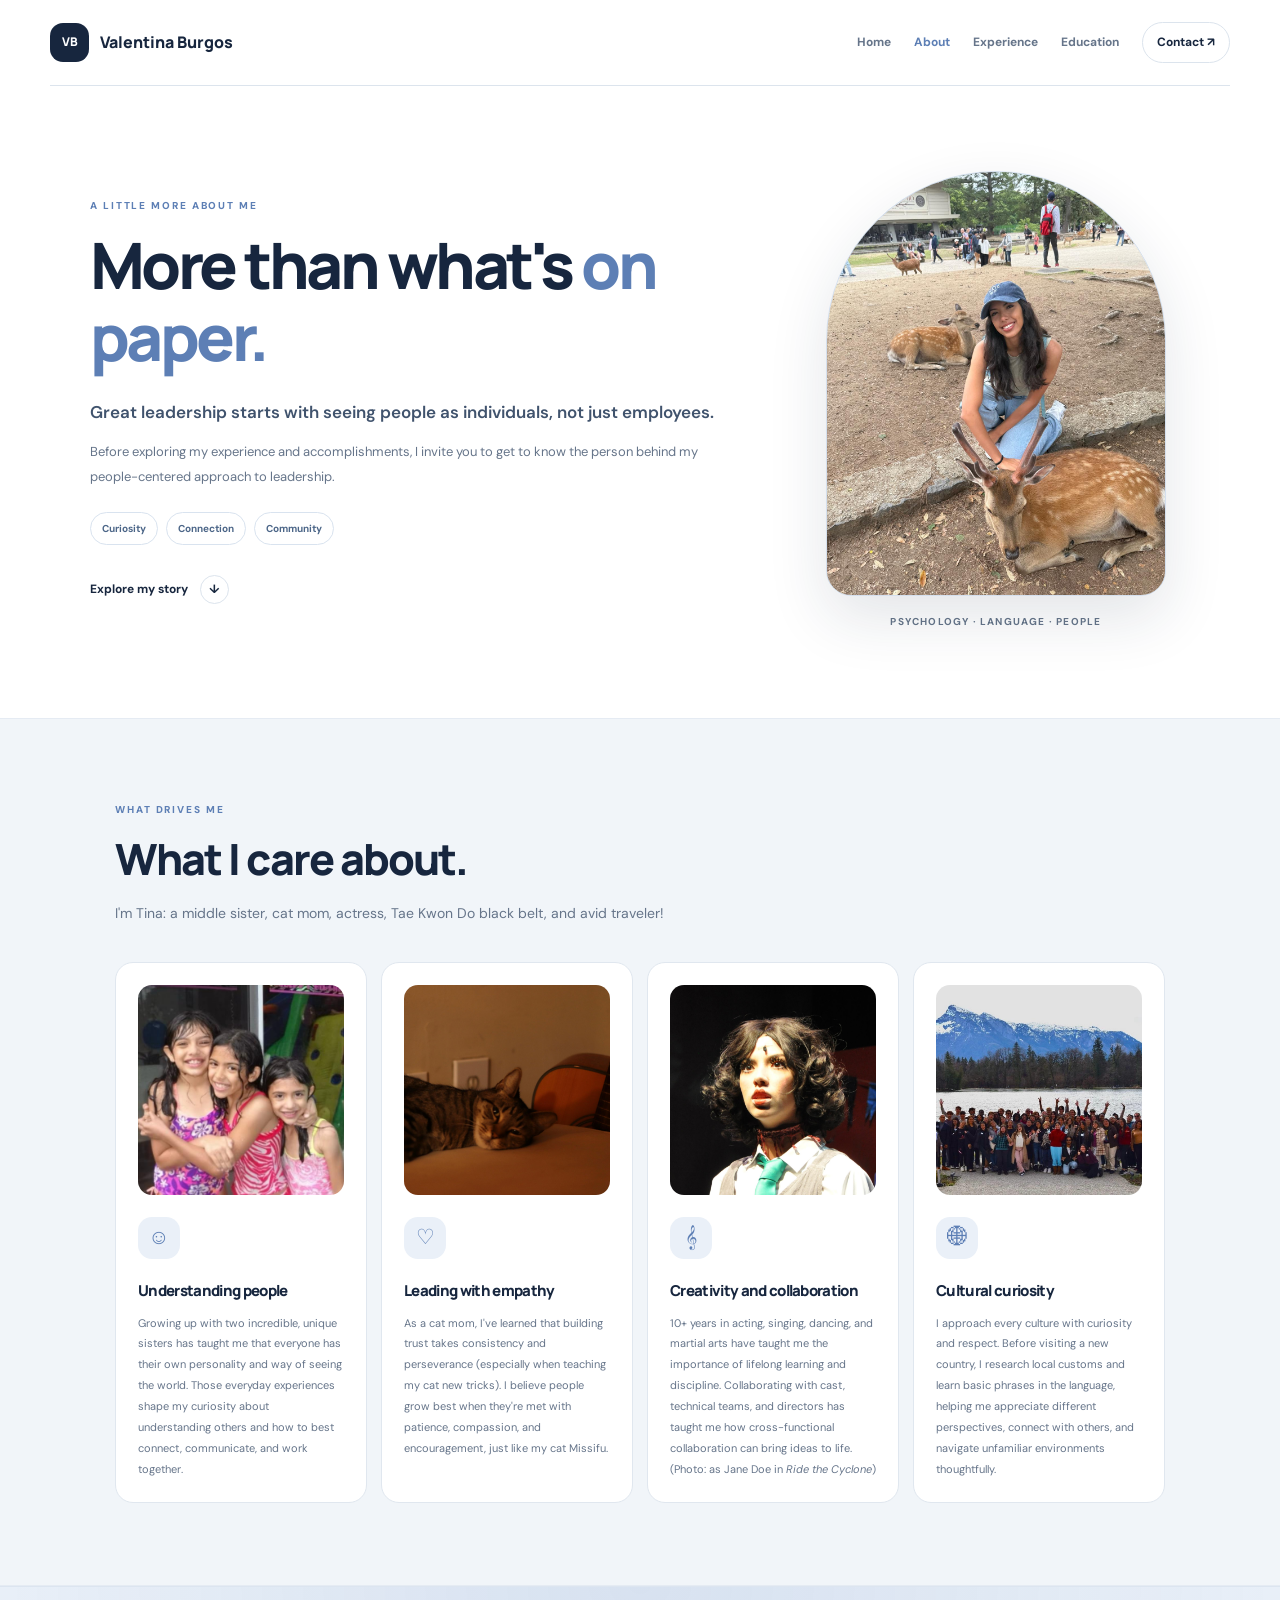
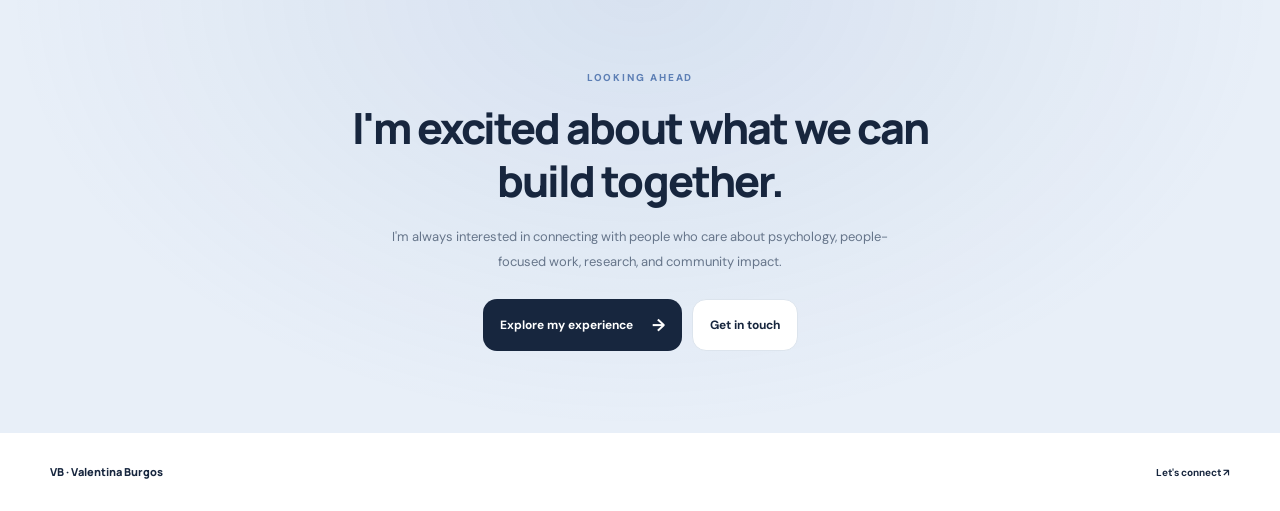
==== commit 621a424a: "Replace icons in about.html with new symbols" ====
--- a/about.html
+++ b/about.html
@@ -98,7 +98,7 @@
       src="assets/images/ABOUT1.jpeg"
       alt="A photo representing family, connection, and understanding people"
     />
-    <div class="about-value-icon">✳</div>
+    <div class="about-value-icon">☺︎</div>
     <h3>Understanding people</h3>
     <p>
       Growing up with two incredible, unique sisters has taught me that everyone has
@@ -145,7 +145,7 @@
       src="assets/images/AB4.jpeg"
       alt="A travel photo representing cultural curiosity and global citizenship"
     />
-    <div class="about-value-icon">⌘</div>
+    <div class="about-value-icon">🌐︎</div>
     <h3>Cultural curiosity</h3>
     <p>
       I approach every culture with curiosity and respect. Before visiting a new country, I research local customs and learn basic phrases in the language, helping me appreciate different perspectives, connect with others, and navigate unfamiliar environments thoughtfully.
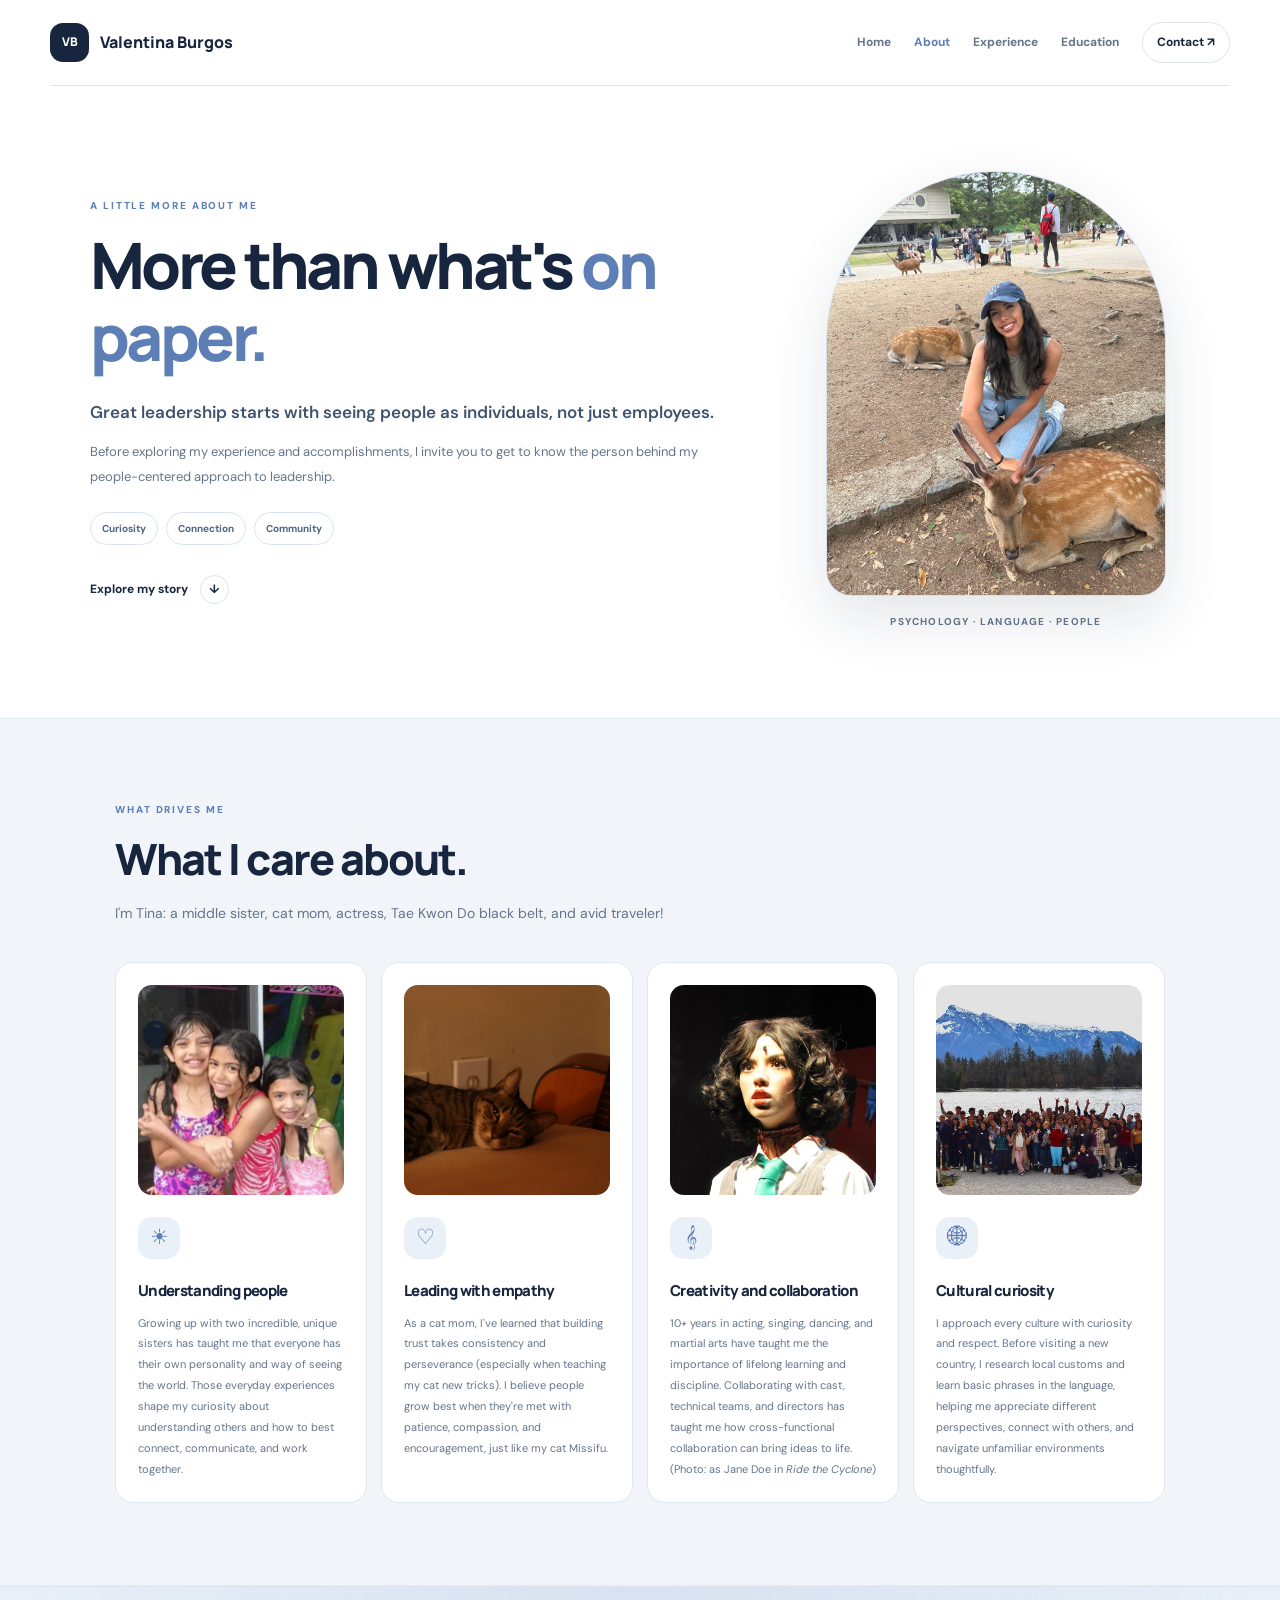
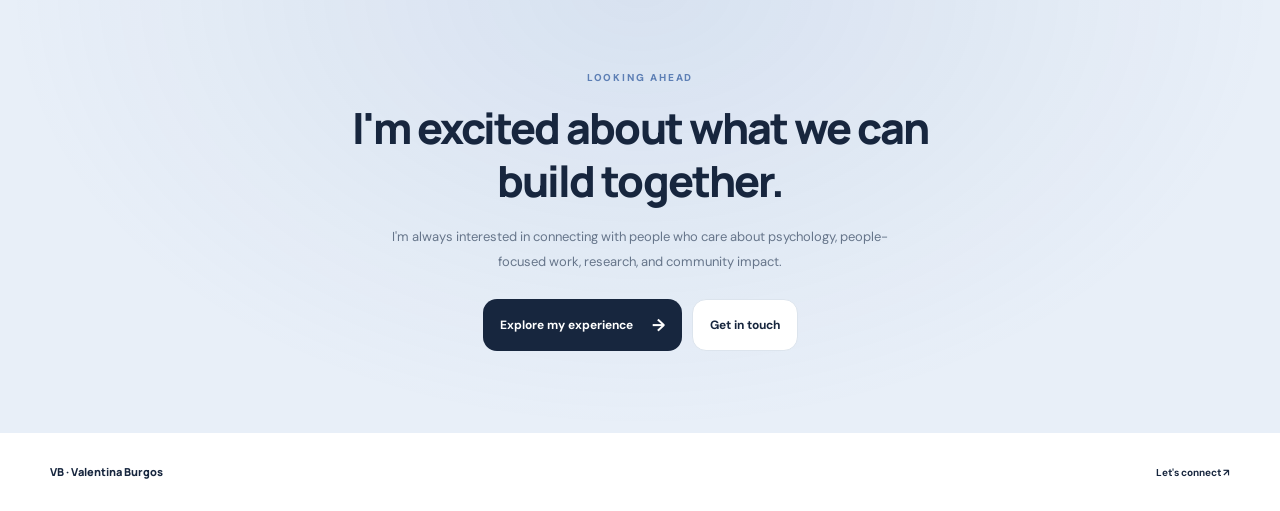
==== commit a2aa3b79: "Change icon from smiley to sun in about section" ====
--- a/about.html
+++ b/about.html
@@ -98,7 +98,7 @@
       src="assets/images/ABOUT1.jpeg"
       alt="A photo representing family, connection, and understanding people"
     />
-    <div class="about-value-icon">☺︎</div>
+    <div class="about-value-icon">☀︎</div>
     <h3>Understanding people</h3>
     <p>
       Growing up with two incredible, unique sisters has taught me that everyone has
